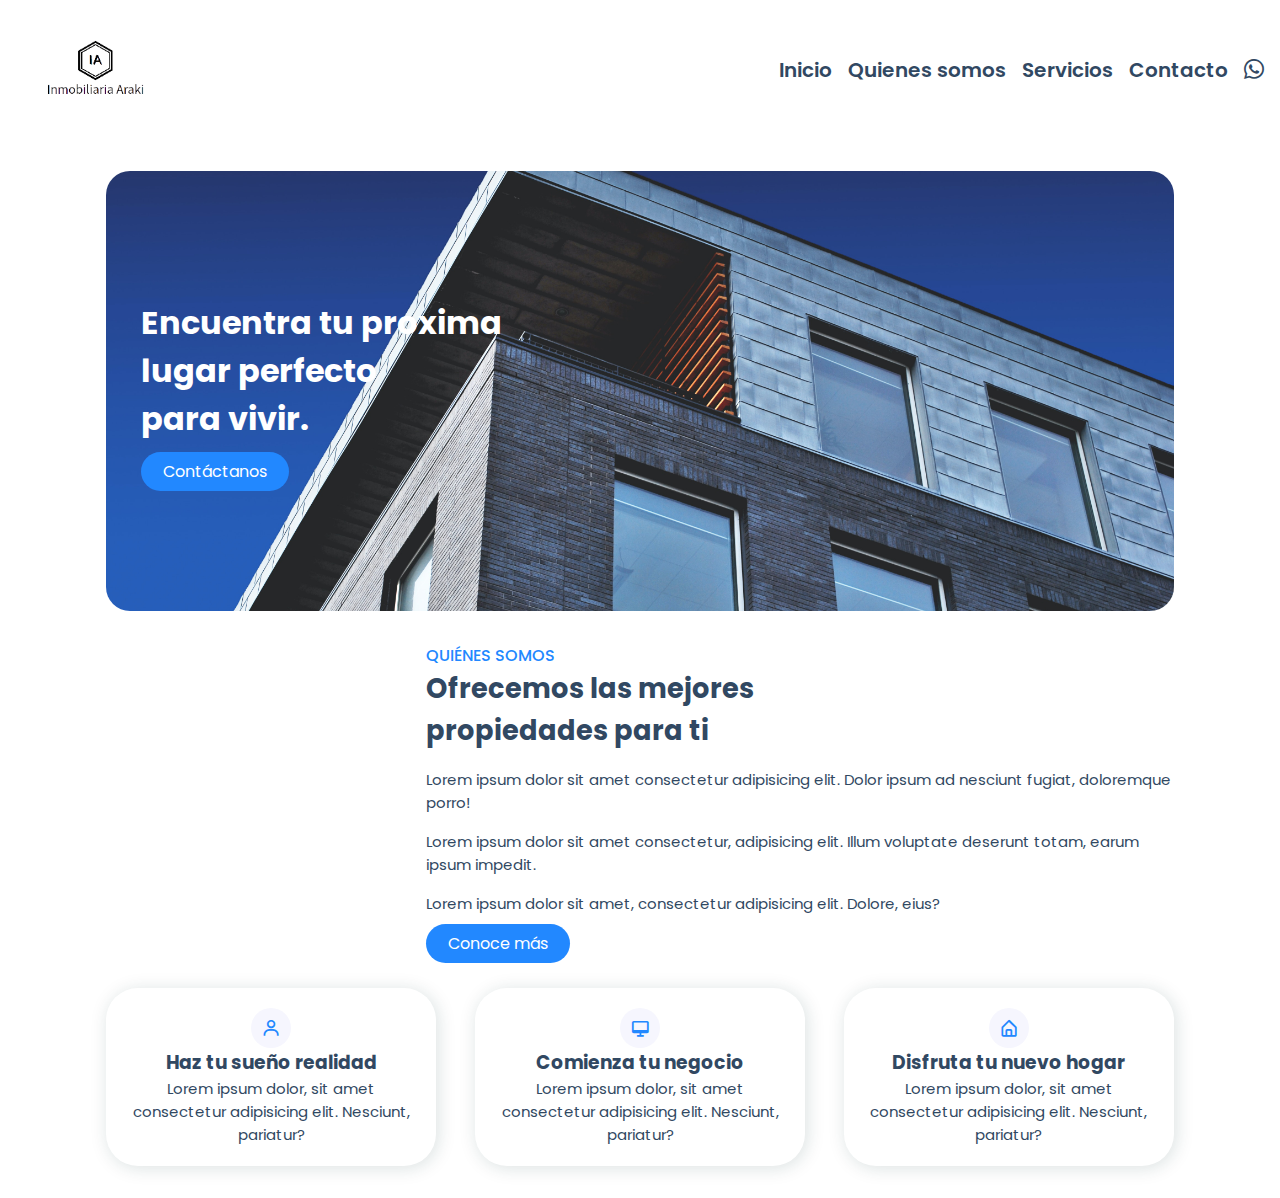
==== index.html @ 5c04fca8 "cambios inmobiliaria" ====
<!DOCTYPE html>
<html lang="en">
<head>
    <meta charset="UTF-8">
    <meta name="viewport" content="width=device-width, initial-scale=1.0">
    <title>Inmobiliaria Araki</title>
    <link rel="stylesheet" href="https://cdn.jsdelivr.net/npm/bootstrap-icons@1.10.5/font/bootstrap-icons.css">
    <link rel="stylesheet"
    href="https://cdn.jsdelivr.net/npm/boxicons@latest/css/boxicons.min.css">
     <link rel="stylesheet" href="css/styles.css">
    <link rel="stylesheet" href="css/main.css">
   

    
</head>
<body>
    <header>
        <img src="img/Logo_Araki_No_BG.png" alt="" class="logo">
        <button class="abrir-menu" id="abrir"><i class="bi bi-list">   
        </i></button>
        <nav class="nav" id="nav">
            <button class="cerrar-menu" id="cerrar"><i class="bi bi-x"></i></button>
            <ul class="nav-list">
                <li><a href="">Inicio</a></li>
                <li><a href="">Quienes somos</a></li>
                <li><a href="">Servicios</a></li>
                <li><a href="">Contacto</a></li>
                <li><a href=""><i class="bi bi-whatsapp"></i></a></li>
            </ul>
        </nav>
    </header>

    <!-- Home section -->
    <section class="home container" id="home">
        <div class="home-text">
            <h1>Encuentra tu proxima <br> lugar perfecto <br> para vivir.</h1>
            <a href="#" class="btn">Contáctanos </a>
        </div>
    </section>

    <!-- About -->

    <section class="about container" id="about">
        <div class="about-img">
            <img src="./img/P2.jpg" alt="">
        </div>
        <div class="about-text">
            <span>Quiénes somos</span>
            <h2>Ofrecemos las mejores <br> propiedades para ti</h2>
            <p>Lorem ipsum dolor sit amet consectetur adipisicing elit. Dolor ipsum ad nesciunt fugiat, doloremque porro!</p>
            <p>Lorem ipsum dolor sit amet consectetur, adipisicing elit. Illum voluptate deserunt totam, earum ipsum impedit.</p>
            <p>Lorem ipsum dolor sit amet, consectetur adipisicing elit. Dolore, eius?</p>
            <a href="#" class="btn">Conoce más</a>
        </div>
    </section>

    <!-- Ventas -->

    <section class="sales container" id="sales">
        <!-- Box 1 -->
        <div class="box">
            <i class='bx bx-user'></i> 
            <h3>Haz tu sueño realidad</h3>
            <p>Lorem ipsum dolor, sit amet consectetur adipisicing elit. Nesciunt, pariatur?</p>
        </div>

        <!-- Box 2 -->
        <div class="box">
            <i class='bx bx-desktop'></i> 
            <h3>Comienza tu negocio</i></h3>
            <p>Lorem ipsum dolor, sit amet consectetur adipisicing elit. Nesciunt, pariatur?</p>
        </div>

        <!-- Box 3 -->
        <div class="box">
            <i class='bx bx-home-alt'></i> 
            <h3>Disfruta tu nuevo hogar</h3>
            <p>Lorem ipsum dolor, sit amet consectetur adipisicing elit. Nesciunt, pariatur?</p>
        </div>
    </section>


    <script src="js/main.js">

    
    </script>
</body>
</html>
---- css/styles.css ----
/* Google Fonts */
@import url('https://fonts.googleapis.com/css2?family=Poppins:wght@400;500;600;700&display=swap');

*{
    font-family: 'Poppins', sans-serif;
    margin: 0;
    padding: 0;
    box-sizing: border-box;
    scroll-behavior: smooth;
    scroll-padding-top: 4rem;
    list-style: none;
    text-decoration: none;

}

/* Variables */

:root{
    --main-color: #2288ff ;
    --second-color: #192f6a;
    --text-color: #314862;
    --bg-color: #fff;

    /* Box shadow */

    --box-shadow:2px 2px 18px rgb(14 52 54 / 15%) ;
}

img{
    width: 100%;

}

body{
    color: var(--text-color);
}

section{
    padding: 4.5rem 0 3 rem;
}

.container{
    max-width: 1068px;
    margin-top: 2rem;
    margin-bottom: 2rem;
    margin-left: auto;
    margin-right: auto;
    
}

.btn{
   padding: 8px 22px;
background: var(--main-color);
color: var(--bg-color);
border-radius: 5rem;
}

.btn:hover{
   background: #3492fd;     
}

/* Home */

.home{
    
    background: url(../img/P1.jpg);
    background-repeat: no-repeat;
    background-size: cover;
    background-position: center;
    height: 440px;
    border-radius: 1.5rem;
    display: flex;
    align-items: center;
}

.home-text{
    padding-left: 35px;
}

.home-text h1{
    color: var(--bg-color);
    font-size: 2rem;
    margin-bottom: 1rem;
}

.about{
    display: grid;
    grid-template-columns: repeat(auto-fit, minmax(18rem,auto));
    gap: 2rem;
}

.about-img img{
    border-radius: 1.5rem ;
}

.about-text span{
    font-size: 1rem;
    text-transform: uppercase;
    font-weight: 500;
    color: var(--main-color);

}

.about-text h2{
    font-size: 1.7rem;
}

.about-text p {
    font-size: 0.938rem;
    margin: 1rem 0 1rem;
}

.sales{
    display: grid;
    grid-template-columns: repeat(auto-fit, minmax(240px,auto));
    gap: 2.4rem;
}

.sales .box{
    padding: 20px;
    background: var(--bg-color);
    box-shadow: var(--box-shadow);
    text-align: center;
    border-radius: 2rem; 
}

.sales .box:hover{
    background: var(--main-color);
    color: var(--bg-color);
    transition: 0.4s all linear;
}

.sales .box .bx{
    padding: 10px;
    border-radius: 50%;
    background: #f6f6fe;
    color: var(--main-color);
    font-size: 20px ;
}

.sale .box h3{
    font-size: 1.1rem;
    margin: 1rem 0 0.4rem;
}

.sales .box p{
      font-size: .938rem;
}
---- css/main.css ----
/* Google Fonts */
@import url('https://fonts.googleapis.com/css2?family=Poppins:wght@400;500;600;700&display=swap');

 header{
    display: flex;
    width: 100%;
    align-items: center;
    justify-content: space-between;
    padding: 1rem;
    background-color:  #fff ;
}

.logo{
    max-width: 10rem;
}

.nav-list{
    display: flex;
    list-style-type: none;
    gap: 1rem;
    
}

.nav-list li a{
    text-decoration: none;
    color: #314862 ;
    font-family: 'Poppins', sans-serif;
    font-weight: 600;
    font-size: 1.25rem;

    
}

.abrir-menu,
.cerrar-menu{
    display: none;
}


@media screen and (max-width: 550px ) {
    .abrir-menu,
    .cerrar-menu{
        display: block;
        border: 0;
        font-size: 1.5rem;
        background-color: transparent;
        cursor: pointer;
    }

    .abrir-menu{
        color: #1c1c1c;
        display: flex;
        flex-direction: column;
        width: 3rem;
        height: 3rem;
        border: 0;
        background: transparent;
        gap: .65rem;
    }


    .cerrar-menu{
        color: #ececec;
    }

    .nav{
        opacity: 0;
        visibility: hidden;
        transition: .75s;
        display: flex;
        flex-direction: column;
        align-items: end;
        gap: 1rem;
        position: absolute;
        top: 0;
        right: 0;
        background-color: #1c1c1c;
        padding: 2rem;
        bottom: 0;
        box-shadow: 0 0 0 100vmax rgb(0, 0, 0, .5);
    }

    .nav.visible{
        opacity: 1;
        visibility: visible;
    }

    .nav-list{
        flex-direction: column;
        align-items: end;

    }

    .nav li a{
        
        color: #ececec;
    }


}
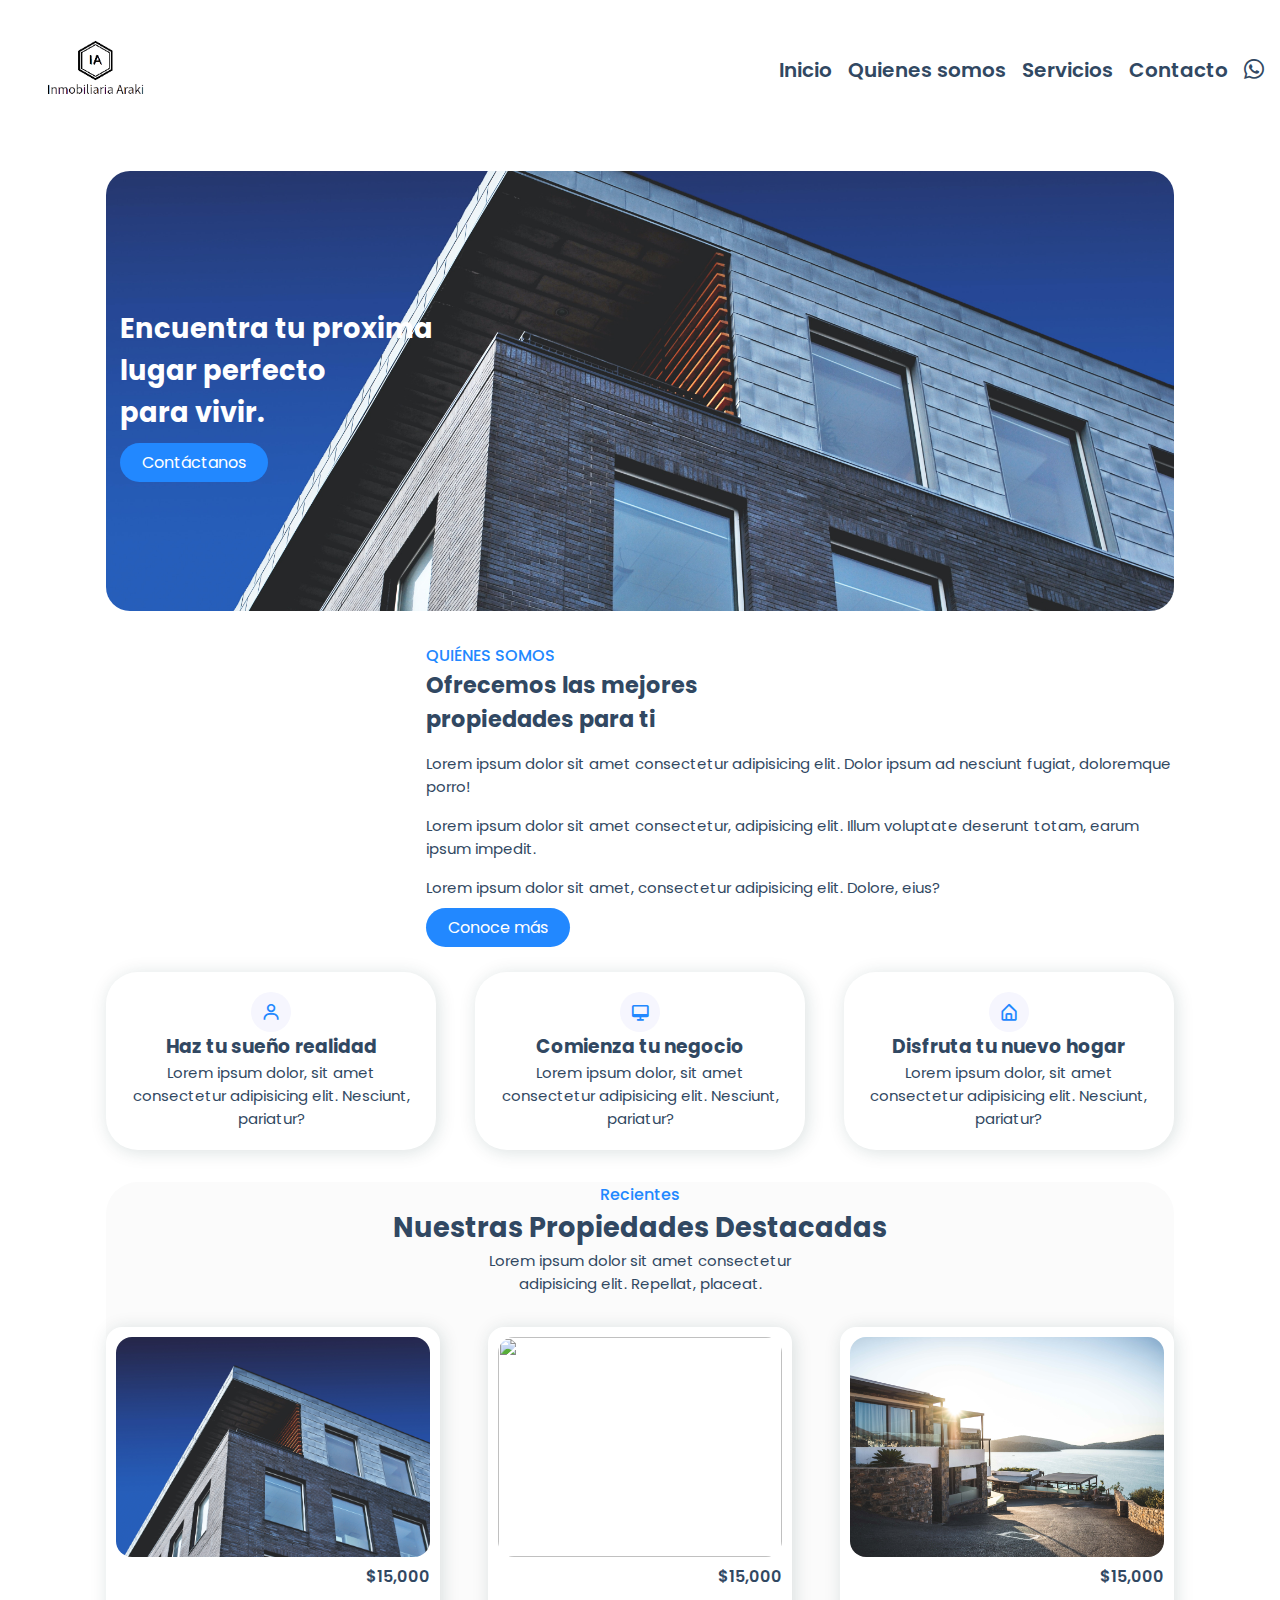
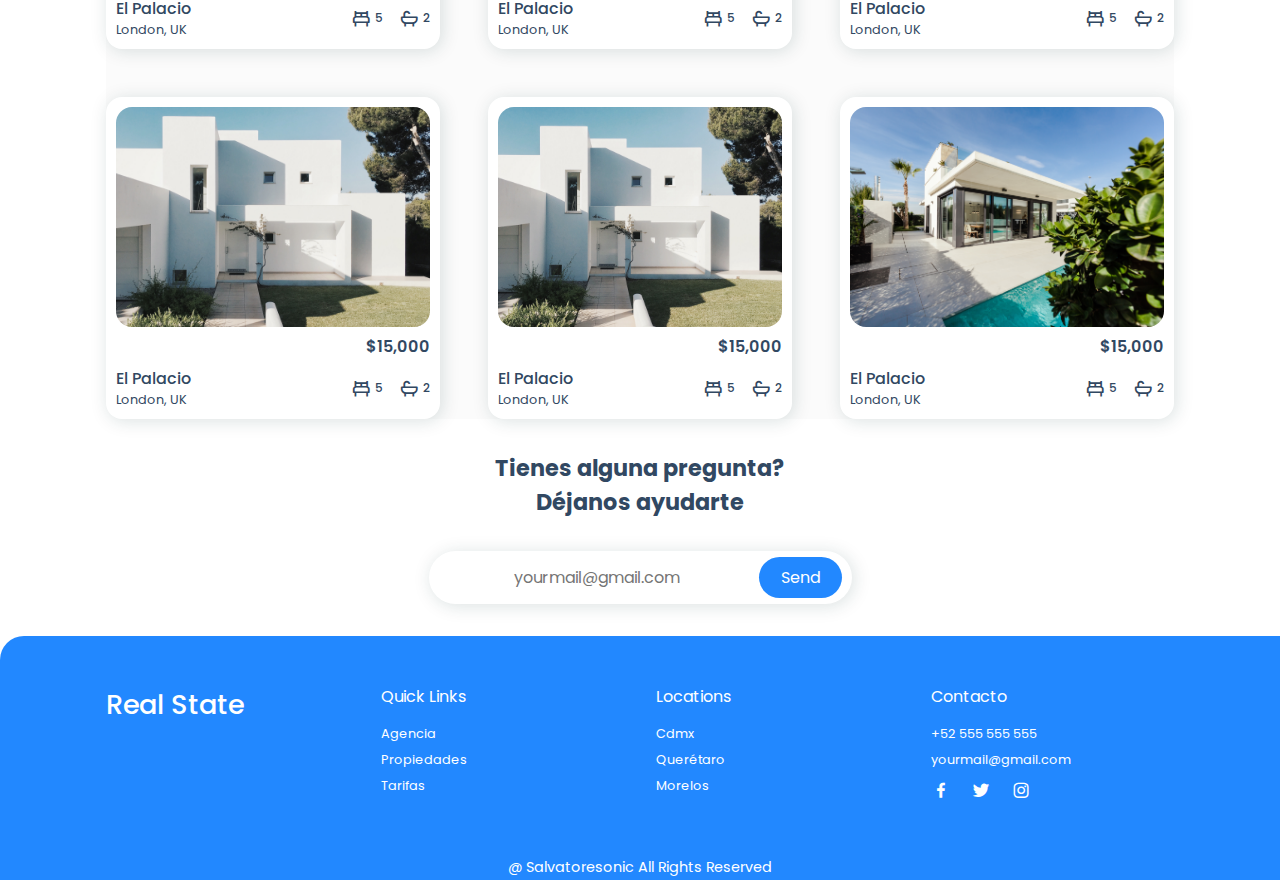
==== commit e98279fd: "responsive" ====
--- a/index.html
+++ b/index.html
@@ -1,23 +1,24 @@
 <!DOCTYPE html>
 <html lang="en">
+
 <head>
     <meta charset="UTF-8">
     <meta name="viewport" content="width=device-width, initial-scale=1.0">
     <title>Inmobiliaria Araki</title>
     <link rel="stylesheet" href="https://cdn.jsdelivr.net/npm/bootstrap-icons@1.10.5/font/bootstrap-icons.css">
-    <link rel="stylesheet"
-    href="https://cdn.jsdelivr.net/npm/boxicons@latest/css/boxicons.min.css">
-     <link rel="stylesheet" href="css/styles.css">
+    <link rel="stylesheet" href="https://cdn.jsdelivr.net/npm/boxicons@latest/css/boxicons.min.css">
+    <link rel="stylesheet" href="css/styles.css">
     <link rel="stylesheet" href="css/main.css">
-   
-
-    
+
+
+
 </head>
+
 <body>
     <header>
         <img src="img/Logo_Araki_No_BG.png" alt="" class="logo">
-        <button class="abrir-menu" id="abrir"><i class="bi bi-list">   
-        </i></button>
+        <button class="abrir-menu" id="abrir"><i class="bi bi-list">
+            </i></button>
         <nav class="nav" id="nav">
             <button class="cerrar-menu" id="cerrar"><i class="bi bi-x"></i></button>
             <ul class="nav-list">
@@ -47,8 +48,10 @@
         <div class="about-text">
             <span>Quiénes somos</span>
             <h2>Ofrecemos las mejores <br> propiedades para ti</h2>
-            <p>Lorem ipsum dolor sit amet consectetur adipisicing elit. Dolor ipsum ad nesciunt fugiat, doloremque porro!</p>
-            <p>Lorem ipsum dolor sit amet consectetur, adipisicing elit. Illum voluptate deserunt totam, earum ipsum impedit.</p>
+            <p>Lorem ipsum dolor sit amet consectetur adipisicing elit. Dolor ipsum ad nesciunt fugiat, doloremque
+                porro!</p>
+            <p>Lorem ipsum dolor sit amet consectetur, adipisicing elit. Illum voluptate deserunt totam, earum ipsum
+                impedit.</p>
             <p>Lorem ipsum dolor sit amet, consectetur adipisicing elit. Dolore, eius?</p>
             <a href="#" class="btn">Conoce más</a>
         </div>
@@ -59,30 +62,186 @@
     <section class="sales container" id="sales">
         <!-- Box 1 -->
         <div class="box">
-            <i class='bx bx-user'></i> 
+            <i class='bx bx-user'></i>
             <h3>Haz tu sueño realidad</h3>
             <p>Lorem ipsum dolor, sit amet consectetur adipisicing elit. Nesciunt, pariatur?</p>
         </div>
 
         <!-- Box 2 -->
         <div class="box">
-            <i class='bx bx-desktop'></i> 
+            <i class='bx bx-desktop'></i>
             <h3>Comienza tu negocio</i></h3>
             <p>Lorem ipsum dolor, sit amet consectetur adipisicing elit. Nesciunt, pariatur?</p>
         </div>
 
         <!-- Box 3 -->
         <div class="box">
-            <i class='bx bx-home-alt'></i> 
+            <i class='bx bx-home-alt'></i>
             <h3>Disfruta tu nuevo hogar</h3>
             <p>Lorem ipsum dolor, sit amet consectetur adipisicing elit. Nesciunt, pariatur?</p>
         </div>
-    </section>
+
+    </section>
+
+    <!-- Propiedades -->
+
+    <section class="properties container" id="properties">
+        <div class="heading">
+            <span>Recientes</span>
+            <h2>Nuestras Propiedades Destacadas</h2>
+            <p>Lorem ipsum dolor sit amet consectetur <br> adipisicing elit. Repellat, placeat.</p>
+        </div>
+
+        <div class="properties-container container">
+            <!-- Box 1 -->
+            <div class="box">
+                <img src="./img/P1.jpg" alt="">
+                <h3>$15,000</h3>
+                <div class="content">
+                    <div class="text">
+                        <h3>El Palacio</h3>
+                        <p>London, UK</p>
+                    </div>
+                    <div class="icon">
+                        <i class='bx bx-bed'><span>5</span></i>
+                        <i class='bx bx-bath'><span>2</span></i>
+                    </div>
+                </div>
+            </div>
+
+            <!-- Box 2 -->
+            <div class="box">
+                <img src="./img/P2.jpg" alt="">
+                <h3>$15,000</h3>
+                <div class="content">
+                    <div class="text">
+                        <h3>El Palacio</h3>
+                        <p>London, UK</p>
+                    </div>
+                    <div class="icon">
+                        <i class='bx bx-bed'><span>5</span></i>
+                        <i class='bx bx-bath'><span>2</span></i>
+                    </div>
+                </div>
+            </div>
+
+            <!-- Box 3 -->
+            <div class="box">
+                <img src="./img/P3.jpg" alt="">
+                <h3>$15,000</h3>
+                <div class="content">
+                    <div class="text">
+                        <h3>El Palacio</h3>
+                        <p>London, UK</p>
+                    </div>
+                    <div class="icon">
+                        <i class='bx bx-bed'><span>5</span></i>
+                        <i class='bx bx-bath'><span>2</span></i>
+                    </div>
+                </div>
+            </div>
+
+            <!-- Box 4 -->
+            <div class="box">
+                <img src="./img/P4.jpg" alt="">
+                <h3>$15,000</h3>
+                <div class="content">
+                    <div class="text">
+                        <h3>El Palacio</h3>
+                        <p>London, UK</p>
+                    </div>
+                    <div class="icon">
+                        <i class='bx bx-bed'><span>5</span></i>
+                        <i class='bx bx-bath'><span>2</span></i>
+                    </div>
+                </div>
+            </div>
+
+            <!-- Box 5 -->
+            <div class="box">
+                <img src="./img/P5.jpg" alt="">
+                <h3>$15,000</h3>
+                <div class="content">
+                    <div class="text">
+                        <h3>El Palacio</h3>
+                        <p>London, UK</p>
+                    </div>
+                    <div class="icon">
+                        <i class='bx bx-bed'><span>5</span></i>
+                        <i class='bx bx-bath'><span>2</span></i>
+                    </div>
+                </div>
+            </div>
+
+            <!-- Box 6 -->
+            <div class="box">
+                <img src="./img/P6.jpg" alt="">
+                <h3>$15,000</h3>
+                <div class="content">
+                    <div class="text">
+                        <h3>El Palacio</h3>
+                        <p>London, UK</p>
+                    </div>
+                    <div class="icon">
+                        <i class='bx bx-bed'><span>5</span></i>
+                        <i class='bx bx-bath'><span>2</span></i>
+                    </div>
+                </div>
+            </div>
+        </div>
+
+    </section>
+
+    <!-- Newsletter -->
+    <section class="newsletter container">
+        <h2>Tienes alguna pregunta? <br> Déjanos ayudarte </h2>
+        <form action="">
+            <input type="email" name="" id="email-box" placeholder="yourmail@gmail.com" required>
+            <input type="submit" value="Send" class="btn ">
+        </form>
+    </section>
+
+    <!-- Footer -->
+    <section class="footer">
+        <div class="footer-container container">
+            <h2>Real State</h2>
+            <div class="footer-box">
+                <h3>Quick Links</h3>
+                <a href="#">Agencia</a>
+                <a href="#">Propiedades</a>
+                <a href="#">Tarifas</a>
+            </div>
+            <div class="footer-box">
+                <h3>Locations</h3>
+                <a href="#">Cdmx</a>
+                <a href="#">Querétaro</a>
+                <a href="#">Morelos</a>
+            </div>
+            <div class="footer-box">
+                <h3>Contacto</h3>
+                <a href="#">+52 555 555 555</a>
+                <a href="#">yourmail@gmail.com</a>
+                <div class="social">
+                    <a href=""><i class='bx bxl-facebook'></i></a>
+                    <a href=""><i class='bx bxl-twitter'></i></a>
+                    <a href=""><i class='bx bxl-instagram'></i></a>
+                </div>
+            </div>
+
+        </div>
+    </section>
+
+    <!-- Copyright -->
+    <div class="copyright">
+        <p>@ Salvatoresonic All Rights Reserved</p>
+    </div>
+
 
 
     <script src="js/main.js">
 
-    
+
     </script>
 </body>
+
 </html>--- a/css/styles.css
+++ b/css/styles.css
@@ -1,149 +1,396 @@
 /* Google Fonts */
-@import url('https://fonts.googleapis.com/css2?family=Poppins:wght@400;500;600;700&display=swap');
-
-*{
-    font-family: 'Poppins', sans-serif;
-    margin: 0;
+@import url("https://fonts.googleapis.com/css2?family=Poppins:wght@400;500;600;700&display=swap");
+
+* {
+  font-family: "Poppins", sans-serif;
+  margin: 0;
+  padding: 0;
+  box-sizing: border-box;
+  scroll-behavior: smooth;
+  scroll-padding-top: 4rem;
+  list-style: none;
+  text-decoration: none;
+}
+
+/* Variables */
+
+:root {
+  --main-color: #2288ff;
+  --second-color: #192f6a;
+  --text-color: #314862;
+  --bg-color: #fff;
+
+  /* Box shadow */
+
+  --box-shadow: 2px 2px 18px rgb(14 52 54 / 15%);
+}
+
+img {
+  width: 100%;
+}
+
+body {
+  color: var(--text-color);
+}
+
+section {
+  padding: 4.5rem 0 3 rem;
+}
+
+.container {
+  max-width: 1068px;
+  margin-top: 2rem;
+  margin-bottom: 2rem;
+  margin-left: auto;
+  margin-right: auto;
+}
+
+.btn {
+  padding: 8px 22px;
+  background: var(--main-color);
+  color: var(--bg-color);
+  border-radius: 5rem;
+}
+
+.btn:hover {
+  background: #3492fd;
+}
+
+/* Home */
+
+.home {
+  margin-top: 2rem;
+  background: url(../img/P1.jpg);
+  background-repeat: no-repeat;
+  background-size: cover;
+  background-position: center;
+  height: 440px;
+  border-radius: 1.5rem;
+  display: flex;
+  align-items: center;
+}
+
+.home-text {
+  padding-left: 35px;
+}
+
+.home-text h1 {
+  color: var(--bg-color);
+  font-size: 2rem;
+  margin-bottom: 1rem;
+}
+
+.about {
+  display: grid;
+  grid-template-columns: repeat(auto-fit, minmax(18rem, auto));
+  gap: 2rem;
+}
+
+.about-img img {
+  border-radius: 1.5rem;
+}
+
+.about-text span {
+  font-size: 1rem;
+  text-transform: uppercase;
+  font-weight: 500;
+  color: var(--main-color);
+}
+
+.about-text h2 {
+  font-size: 1.7rem;
+}
+
+.about-text p {
+  font-size: 0.938rem;
+  margin: 1rem 0 1rem;
+}
+
+.sales {
+  display: grid;
+  grid-template-columns: repeat(auto-fit, minmax(240px, auto));
+  gap: 2.4rem;
+}
+
+.sales .box {
+  padding: 20px;
+  background: var(--bg-color);
+  box-shadow: var(--box-shadow);
+  text-align: center;
+  border-radius: 2rem;
+}
+
+.sales .box:hover {
+  background: var(--main-color);
+  color: var(--bg-color);
+  transition: 0.4s all linear;
+}
+
+.sales .box .bx {
+  padding: 10px;
+  border-radius: 50%;
+  background: #f6f6fe;
+  color: var(--main-color);
+  font-size: 20px;
+}
+
+.sale .box h3 {
+  font-size: 1.1rem;
+  margin: 1rem 0 0.4rem;
+}
+
+.sales .box p {
+  font-size: 0.938rem;
+}
+
+/* Properties */
+.heading {
+  text-align: center;
+  margin-bottom: 2rem;
+}
+
+.heading span {
+  font-weight: 500;
+  color: var(--main-color);
+}
+
+.heading h2 {
+  font-size: 1.7rem;
+}
+
+.heading p {
+  font-size: 0.938rem;
+}
+
+.properties {
+  background: #fbfbfb;
+  border-radius: 2rem;
+}
+
+.properties-container {
+  display: grid;
+  grid-template-columns: repeat(auto-fit, minmax(240px, auto));
+  gap: 3rem;
+  padding: 0 50px;
+}
+
+.properties-container .box {
+  background: var(--bg-color);
+  padding: 10px;
+  border-radius: 1rem;
+  box-shadow: var(--box-shadow);
+}
+
+.properties-container .box:hover {
+  transform: translateY(-10px);
+  transition: 0.5s;
+}
+
+.properties-container .box img {
+  border-radius: 1rem;
+  height: 220px;
+  object-fit: cover;
+  object-position: center;
+}
+
+.properties-container .box h3 {
+  font-size: 1rem;
+  font-weight: 600;
+  float: right;
+}
+
+.properties-container .box .content {
+  display: flex;
+  justify-content: space-between;
+  margin-top: 2rem;
+}
+
+.properties-container .box .content .text h3 {
+  font-weight: 500;
+}
+
+.properties-container .box .content .text p {
+  font-size: 0.8rem;
+}
+
+.properties-container .box .content .icon {
+  display: flex;
+  align-items: center;
+  column-gap: 1rem;
+}
+
+.properties-container .box .content .icon .bx {
+  display: flex;
+  align-items: center;
+  font-size: 20px;
+}
+
+.properties-container .box .content .icon span {
+  font-size: 12px;
+  font-weight: 500;
+  margin-left: 4px;
+}
+
+.newsletter {
+  display: flex;
+  flex-direction: column;
+  align-items: center;
+  row-gap: 2rem;
+  justify-content: center;
+  text-align: center;
+}
+
+.newsletter h2 {
+  font-size: 1.7rem;
+}
+
+.newsletter form {
+  background: var(--bg-color);
+  box-shadow: var(--box-shadow);
+  padding: 6px 10px;
+  border-radius: 5rem;
+}
+
+.newsletter form input {
+  border: none;
+  outline: none;
+  font-size: 1rem;
+  text-align: center;
+}
+
+.newsletter #email-box {
+  width: 280px;
+}
+
+.footer {
+  padding: 1rem;
+  background: var(--main-color);
+  color: var(--bg-color);
+  border-radius: 5rem 0 0 0;
+}
+
+.footer-container {
+  display: grid;
+  grid-template-columns: repeat(auto-fit, minmax(240px, auto));
+  gap: 2rem;
+}
+
+.footer-container h2 {
+  font-size: 1.7rem;
+  font-weight: 500;
+}
+
+.footer-box {
+  display: flex;
+  flex-direction: column;
+}
+
+.footer-box h3 {
+  margin-bottom: 1rem;
+  font-size: 1rem;
+  font-weight: 400;
+}
+
+.footer-box a {
+  font-size: 0.8rem;
+  color: var(--bg-color);
+  font-weight: 400;
+  margin-bottom: 0.5rem;
+}
+
+.footer-box a:hover {
+  color: var(--text-color);
+}
+
+.social a {
+  font-size: 20px;
+  margin-right: 1rem;
+}
+
+.social a:hover {
+  color: var(--second-color);
+}
+
+.copyright {
+  padding: 2px;
+  text-align: center;
+  color: var(--bg-color);
+  background: var(--main-color);
+  font-size: 0.9rem;
+}
+
+/* Responsive */
+
+@media screen and (max-width: 1080px) {
+  .container {
+    margin-left: 1rem;
+    margin-right: 1rem;
+  }
+}
+
+@media screen and (max-width: 880px) {
+  .container {
+    padding: 4rem 0 3 rem;
+  }
+
+  .properties-container {
+    grid-template-columns: repeat (auto-fit, minmax(200px, auto));
+    gap: 1rem;
+    padding: 0 10px;
+  }
+
+  .footer-container {
+    grid-template-columns: repeat (auto-fit, minmax(200px, auto));
+    gap: 1rem;
+  }
+}
+
+@media screen and (max-width: 768px) {
+  .about-text span {
+    font-size: 0.9rem;
+  }
+
+  .about-text h2,
+  .headingh2,
+  .newsletter h2 {
+    font-size: 1.4rem;
+  }
+}
+
+@media screen and (max-width: 638px) {
+  .about-text {
+    text-align: center;
+  }
+
+  .about-img {
+    order: 2;
+  }
+}
+
+@media screen and (max-width: 4422px) {
+  .home-text {
+    padding-left: 14px;
+  }
+
+  .home-text h1 {
+    font-size: 1.7rem;
+  }
+
+  .about-text h2,
+  .headingh2,
+  .newsletter h2 {
+    font-size: 1.4rem;
+  }
+
+  .properties-container {
     padding: 0;
-    box-sizing: border-box;
-    scroll-behavior: smooth;
-    scroll-padding-top: 4rem;
-    list-style: none;
-    text-decoration: none;
-
-}
-
-/* Variables */
-
-:root{
-    --main-color: #2288ff ;
-    --second-color: #192f6a;
-    --text-color: #314862;
-    --bg-color: #fff;
-
-    /* Box shadow */
-
-    --box-shadow:2px 2px 18px rgb(14 52 54 / 15%) ;
-}
-
-img{
-    width: 100%;
-
-}
-
-body{
-    color: var(--text-color);
-}
-
-section{
-    padding: 4.5rem 0 3 rem;
-}
-
-.container{
-    max-width: 1068px;
-    margin-top: 2rem;
-    margin-bottom: 2rem;
-    margin-left: auto;
-    margin-right: auto;
-    
-}
-
-.btn{
-   padding: 8px 22px;
-background: var(--main-color);
-color: var(--bg-color);
-border-radius: 5rem;
-}
-
-.btn:hover{
-   background: #3492fd;     
-}
-
-/* Home */
-
-.home{
-    
-    background: url(../img/P1.jpg);
-    background-repeat: no-repeat;
-    background-size: cover;
-    background-position: center;
-    height: 440px;
-    border-radius: 1.5rem;
-    display: flex;
-    align-items: center;
-}
-
-.home-text{
-    padding-left: 35px;
-}
-
-.home-text h1{
-    color: var(--bg-color);
-    font-size: 2rem;
-    margin-bottom: 1rem;
-}
-
-.about{
-    display: grid;
-    grid-template-columns: repeat(auto-fit, minmax(18rem,auto));
-    gap: 2rem;
-}
-
-.about-img img{
-    border-radius: 1.5rem ;
-}
-
-.about-text span{
-    font-size: 1rem;
-    text-transform: uppercase;
-    font-weight: 500;
-    color: var(--main-color);
-
-}
-
-.about-text h2{
-    font-size: 1.7rem;
-}
-
-.about-text p {
-    font-size: 0.938rem;
-    margin: 1rem 0 1rem;
-}
-
-.sales{
-    display: grid;
-    grid-template-columns: repeat(auto-fit, minmax(240px,auto));
-    gap: 2.4rem;
-}
-
-.sales .box{
-    padding: 20px;
-    background: var(--bg-color);
-    box-shadow: var(--box-shadow);
-    text-align: center;
-    border-radius: 2rem; 
-}
-
-.sales .box:hover{
-    background: var(--main-color);
-    color: var(--bg-color);
-    transition: 0.4s all linear;
-}
-
-.sales .box .bx{
-    padding: 10px;
-    border-radius: 50%;
-    background: #f6f6fe;
-    color: var(--main-color);
-    font-size: 20px ;
-}
-
-.sale .box h3{
-    font-size: 1.1rem;
-    margin: 1rem 0 0.4rem;
-}
-
-.sales .box p{
-      font-size: .938rem;
-}
-
+  }
+
+  .newsletter #email-box {
+    width: auto;
+  }
+
+  .footer {
+    border-radius: 1.5rem 0 0;
+  }
+}
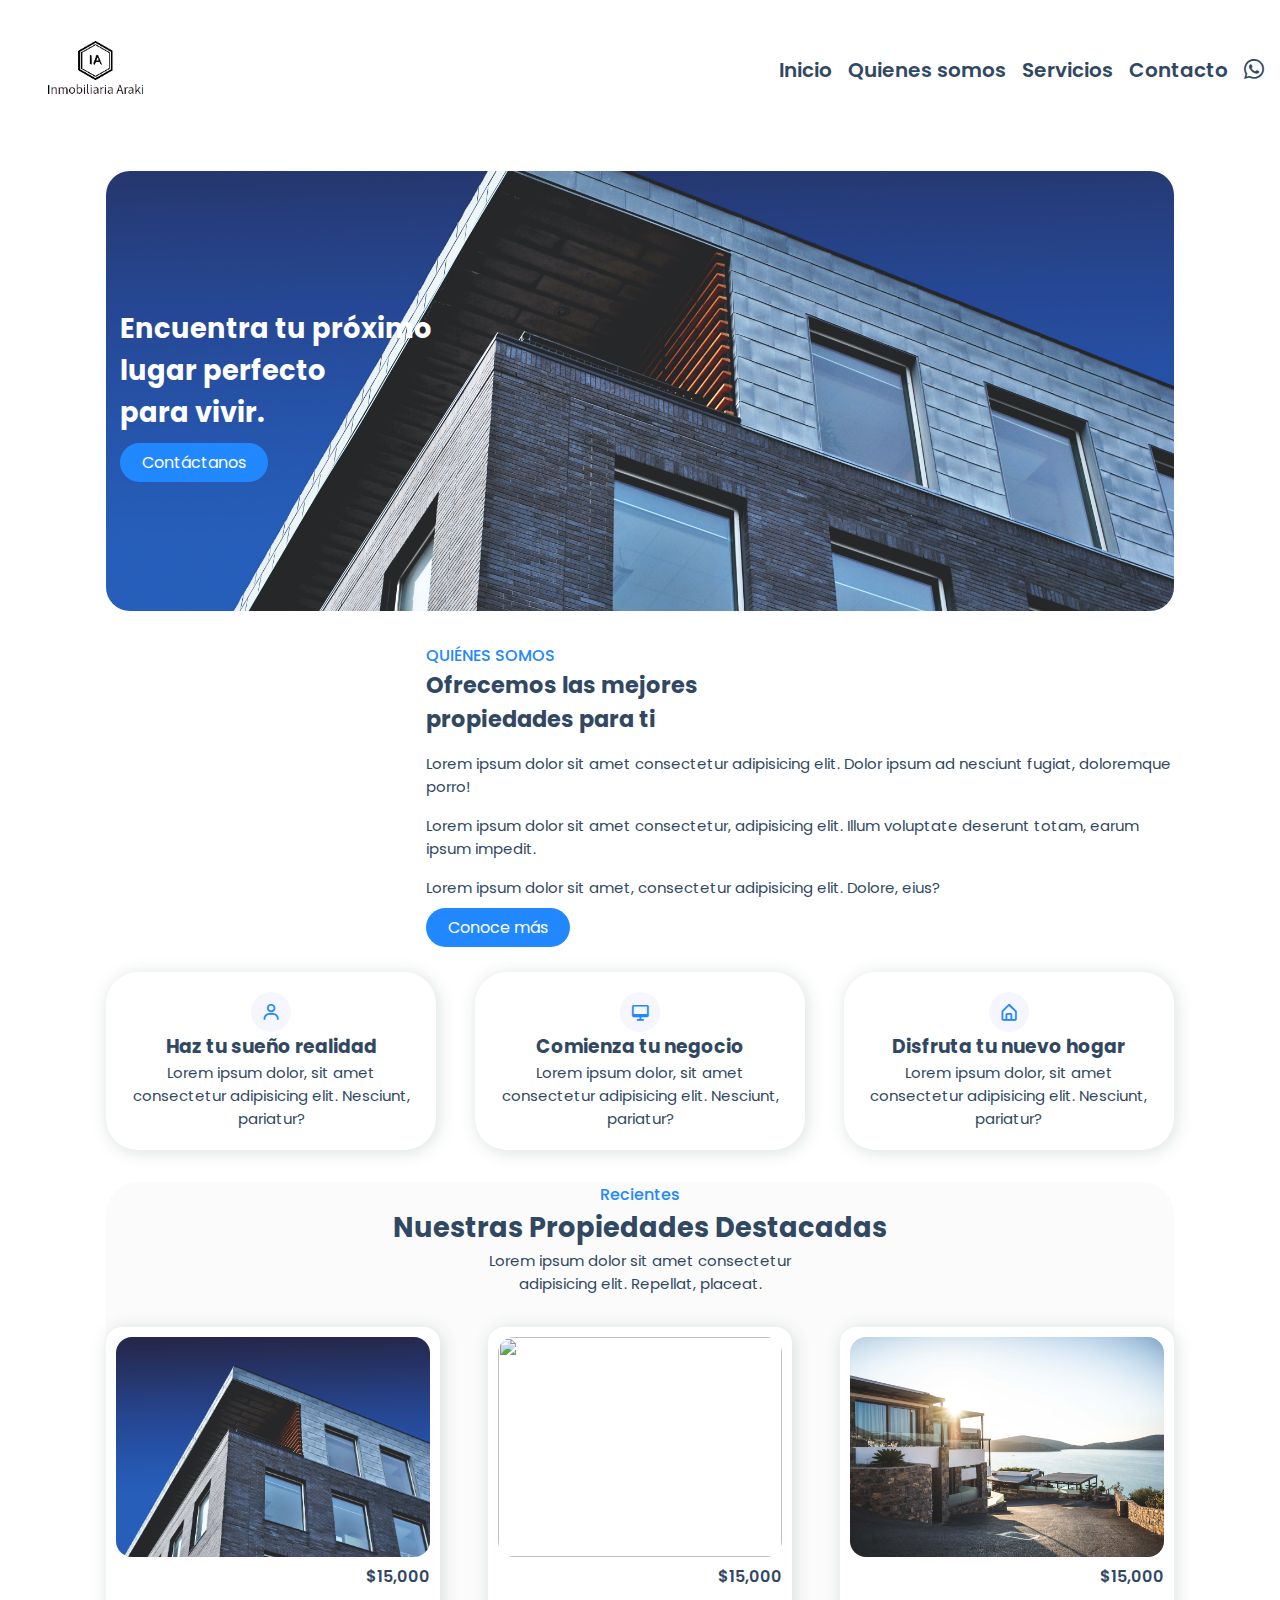
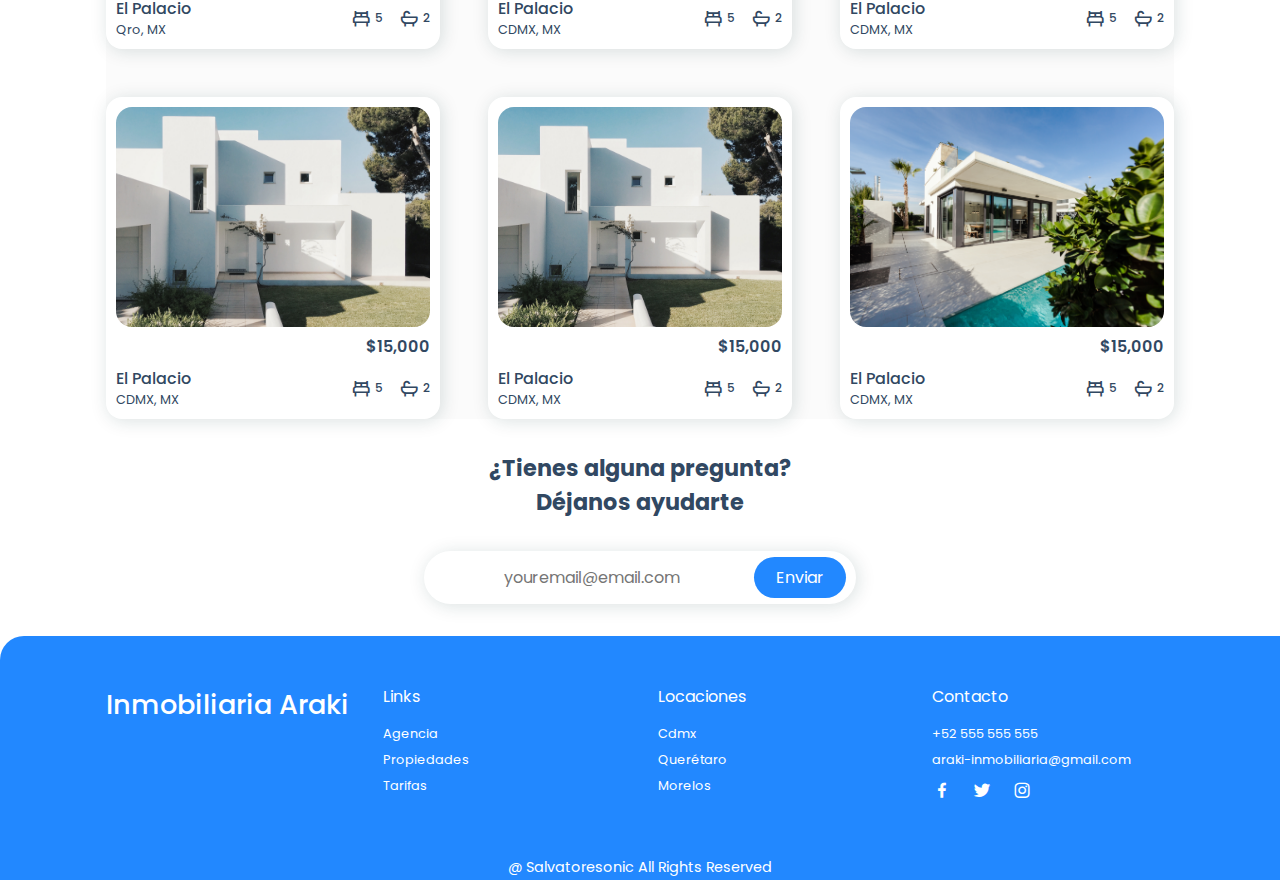
==== commit e6902990: "ddescipciones" ====
--- a/index.html
+++ b/index.html
@@ -34,7 +34,7 @@
     <!-- Home section -->
     <section class="home container" id="home">
         <div class="home-text">
-            <h1>Encuentra tu proxima <br> lugar perfecto <br> para vivir.</h1>
+            <h1>Encuentra tu próximo <br> lugar perfecto <br> para vivir.</h1>
             <a href="#" class="btn">Contáctanos </a>
         </div>
     </section>
@@ -100,7 +100,7 @@
                 <div class="content">
                     <div class="text">
                         <h3>El Palacio</h3>
-                        <p>London, UK</p>
+                        <p>Qro, MX</p>
                     </div>
                     <div class="icon">
                         <i class='bx bx-bed'><span>5</span></i>
@@ -116,7 +116,7 @@
                 <div class="content">
                     <div class="text">
                         <h3>El Palacio</h3>
-                        <p>London, UK</p>
+                        <p>CDMX, MX</p>
                     </div>
                     <div class="icon">
                         <i class='bx bx-bed'><span>5</span></i>
@@ -132,7 +132,7 @@
                 <div class="content">
                     <div class="text">
                         <h3>El Palacio</h3>
-                        <p>London, UK</p>
+                        <p>CDMX, MX</p>
                     </div>
                     <div class="icon">
                         <i class='bx bx-bed'><span>5</span></i>
@@ -148,7 +148,7 @@
                 <div class="content">
                     <div class="text">
                         <h3>El Palacio</h3>
-                        <p>London, UK</p>
+                        <p>CDMX, MX</p>
                     </div>
                     <div class="icon">
                         <i class='bx bx-bed'><span>5</span></i>
@@ -164,7 +164,7 @@
                 <div class="content">
                     <div class="text">
                         <h3>El Palacio</h3>
-                        <p>London, UK</p>
+                        <p>CDMX, MX</p>
                     </div>
                     <div class="icon">
                         <i class='bx bx-bed'><span>5</span></i>
@@ -180,7 +180,7 @@
                 <div class="content">
                     <div class="text">
                         <h3>El Palacio</h3>
-                        <p>London, UK</p>
+                        <p>CDMX, MX</p>
                     </div>
                     <div class="icon">
                         <i class='bx bx-bed'><span>5</span></i>
@@ -194,25 +194,25 @@
 
     <!-- Newsletter -->
     <section class="newsletter container">
-        <h2>Tienes alguna pregunta? <br> Déjanos ayudarte </h2>
+        <h2>¿Tienes alguna pregunta? <br> Déjanos ayudarte </h2>
         <form action="">
-            <input type="email" name="" id="email-box" placeholder="yourmail@gmail.com" required>
-            <input type="submit" value="Send" class="btn ">
+            <input type="email" name="" id="email-box" placeholder="youremail@email.com" required>
+            <input type="submit" value="Enviar" class="btn ">
         </form>
     </section>
 
     <!-- Footer -->
     <section class="footer">
         <div class="footer-container container">
-            <h2>Real State</h2>
+            <h2>Inmobiliaria Araki</h2>
             <div class="footer-box">
-                <h3>Quick Links</h3>
+                <h3>Links</h3>
                 <a href="#">Agencia</a>
                 <a href="#">Propiedades</a>
                 <a href="#">Tarifas</a>
             </div>
             <div class="footer-box">
-                <h3>Locations</h3>
+                <h3>Locaciones</h3>
                 <a href="#">Cdmx</a>
                 <a href="#">Querétaro</a>
                 <a href="#">Morelos</a>
@@ -220,7 +220,7 @@
             <div class="footer-box">
                 <h3>Contacto</h3>
                 <a href="#">+52 555 555 555</a>
-                <a href="#">yourmail@gmail.com</a>
+                <a href="#">araki-inmobiliaria@gmail.com</a>
                 <div class="social">
                     <a href=""><i class='bx bxl-facebook'></i></a>
                     <a href=""><i class='bx bxl-twitter'></i></a>
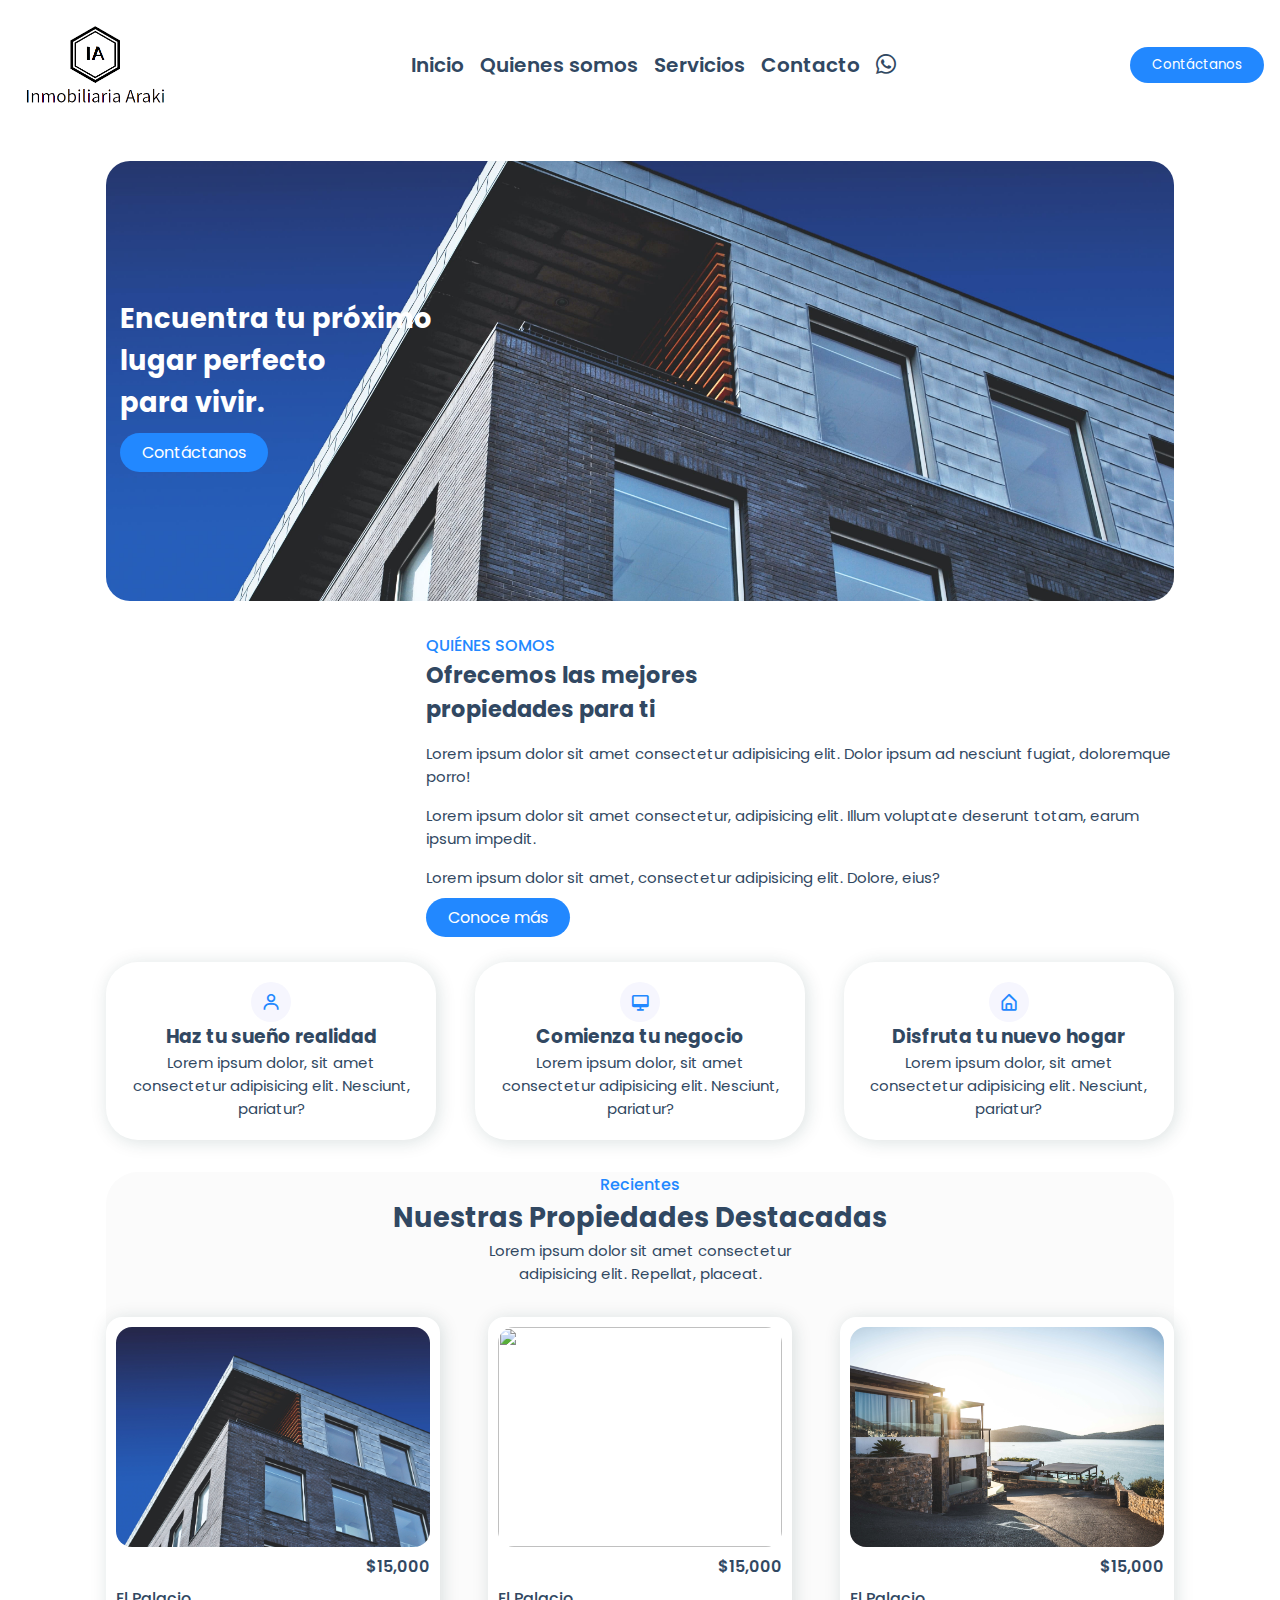
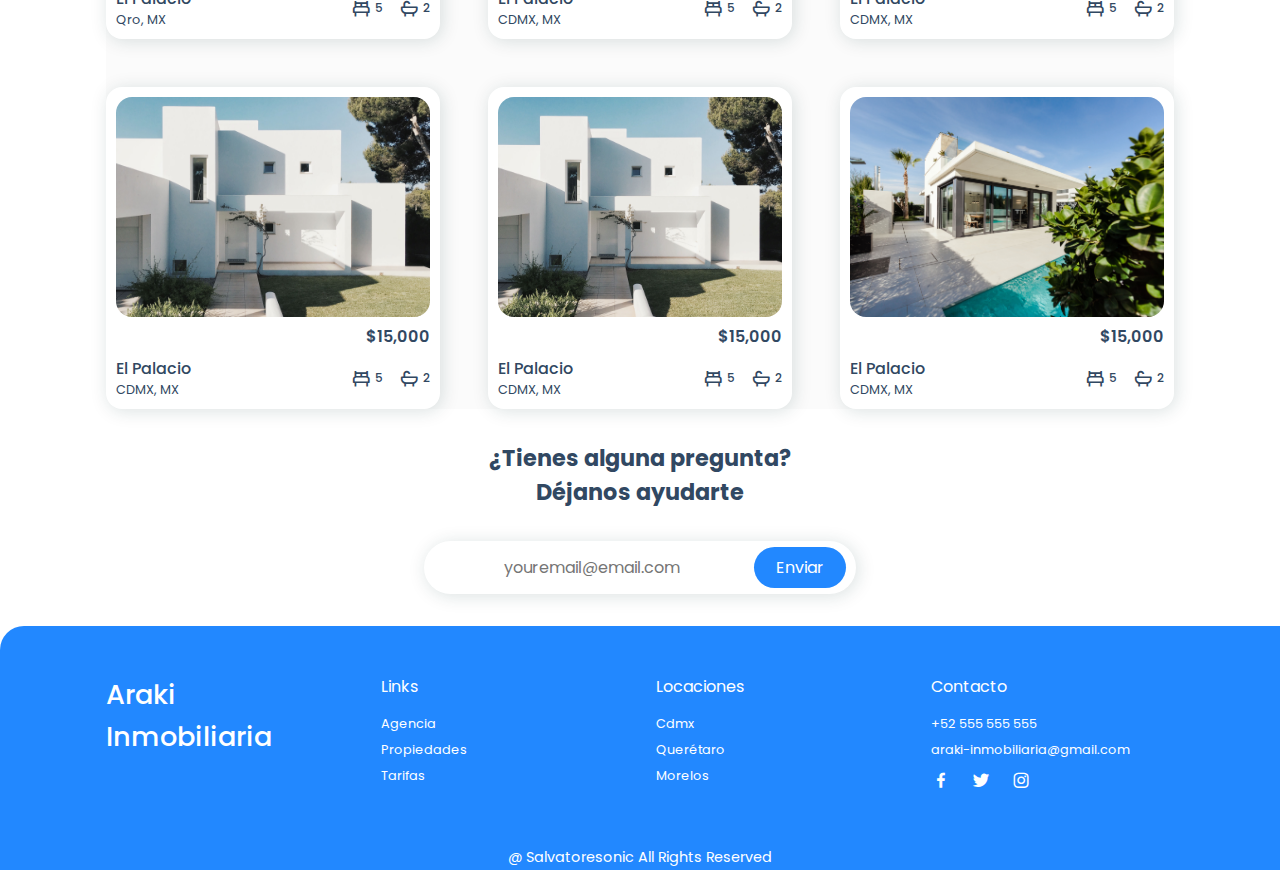
==== commit bafb33c0: "cambio boton" ====
--- a/index.html
+++ b/index.html
@@ -28,7 +28,9 @@
                 <li><a href="">Contacto</a></li>
                 <li><a href=""><i class="bi bi-whatsapp"></i></a></li>
             </ul>
+
         </nav>
+        <button class="btn">Contáctanos</button>
     </header>
 
     <!-- Home section -->
@@ -204,7 +206,7 @@
     <!-- Footer -->
     <section class="footer">
         <div class="footer-container container">
-            <h2>Inmobiliaria Araki</h2>
+            <h2>Araki <br>Inmobiliaria</h2>
             <div class="footer-box">
                 <h3>Links</h3>
                 <a href="#">Agencia</a>
--- a/css/styles.css
+++ b/css/styles.css
@@ -50,10 +50,15 @@
   background: var(--main-color);
   color: var(--bg-color);
   border-radius: 5rem;
+  border: var(--bg-color);
 }
 
 .btn:hover {
   background: #3492fd;
+}
+
+.logo {
+  border: 5px solid transparent;
 }
 
 /* Home */
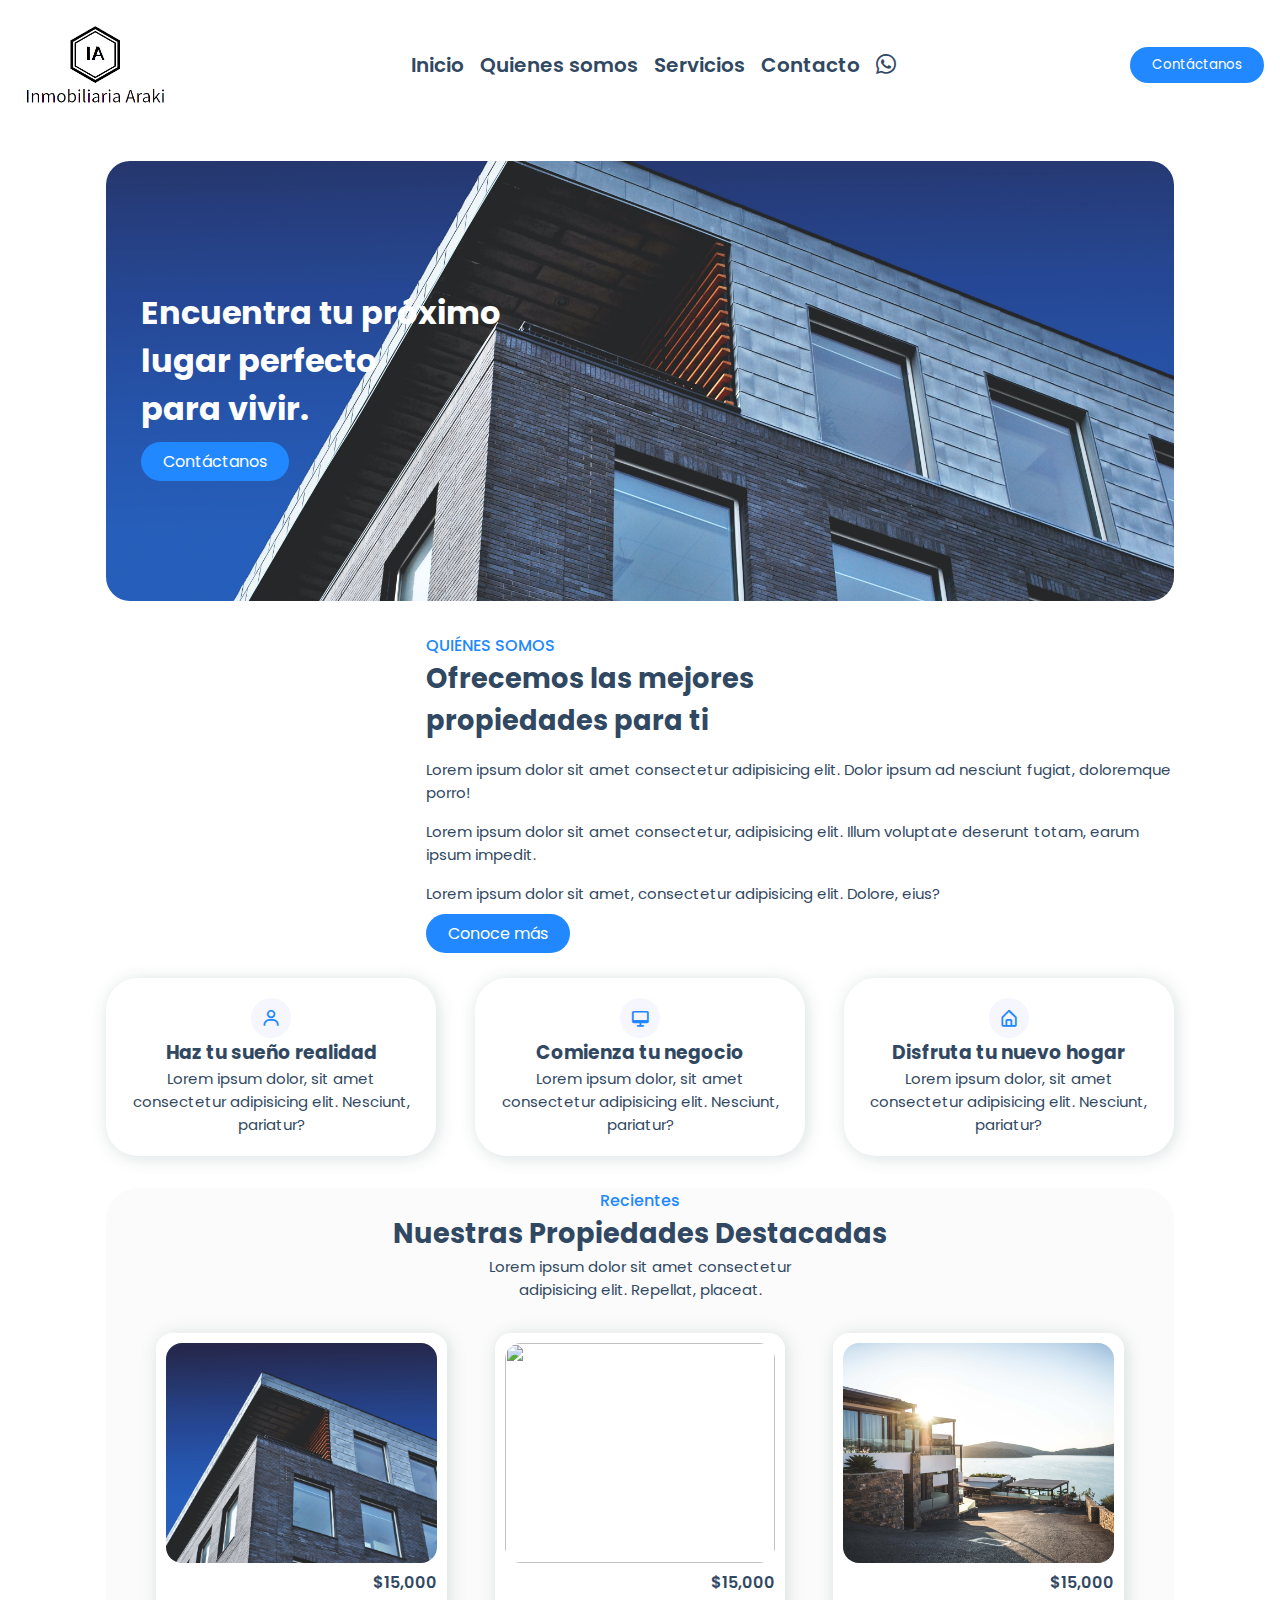
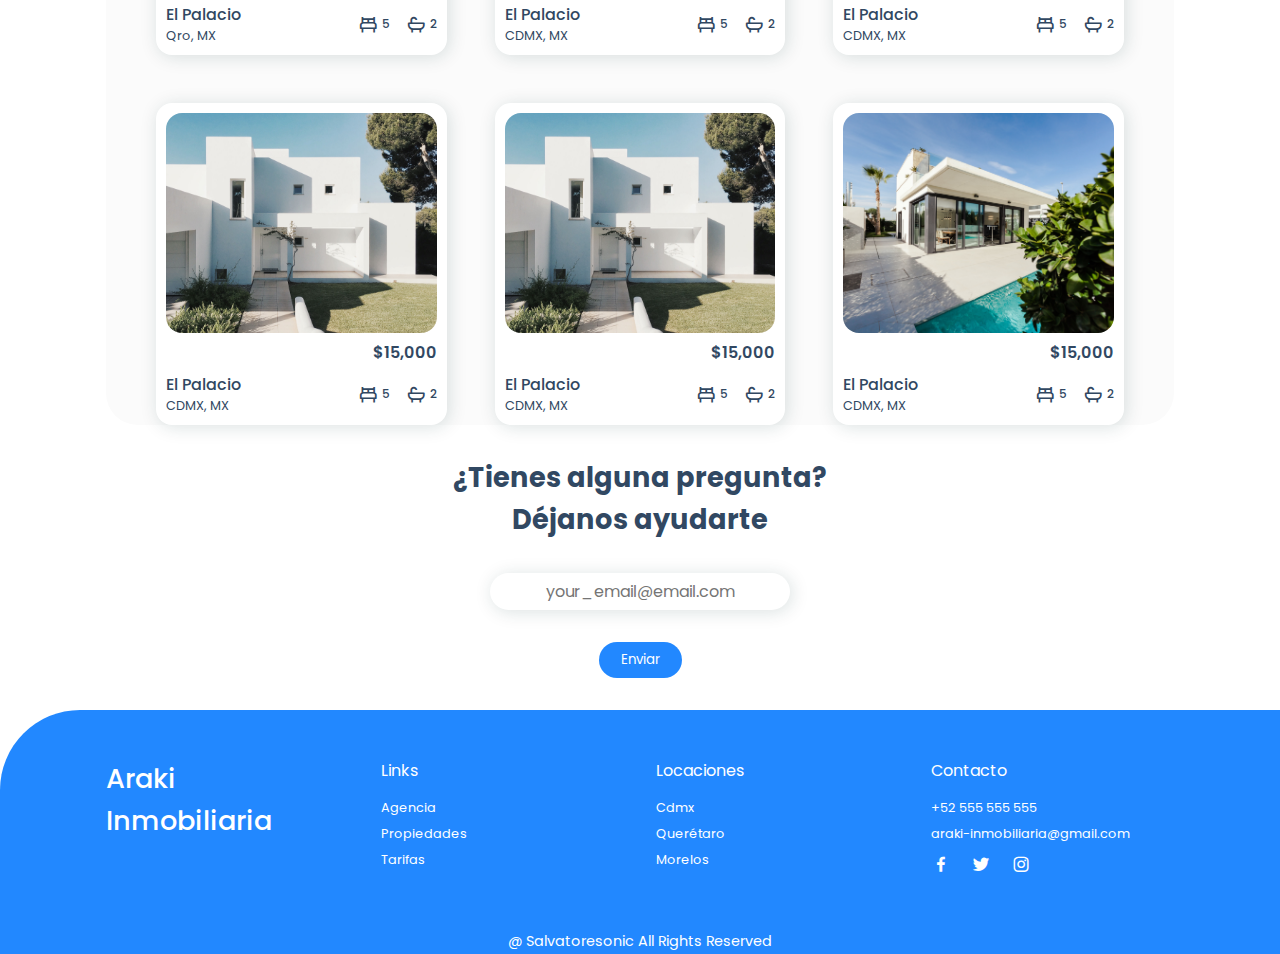
==== commit c5d17689: "cambio form" ====
--- a/index.html
+++ b/index.html
@@ -197,10 +197,10 @@
     <!-- Newsletter -->
     <section class="newsletter container">
         <h2>¿Tienes alguna pregunta? <br> Déjanos ayudarte </h2>
-        <form action="">
-            <input type="email" name="" id="email-box" placeholder="youremail@email.com" required>
-            <input type="submit" value="Enviar" class="btn ">
+        <form class="form" action="">
+            <input type="email" name="" id="email-box" placeholder="your_email@email.com" required>
         </form>
+        <input type="submit" value="Enviar" class="btn ">
     </section>
 
     <!-- Footer -->
--- a/css/styles.css
+++ b/css/styles.css
@@ -372,7 +372,7 @@
   }
 }
 
-@media screen and (max-width: 4422px) {
+@media screen and (max-width: 420px) {
   .home-text {
     padding-left: 14px;
   }
@@ -391,6 +391,11 @@
     padding: 0;
   }
 
+  .form {
+    display: flex;
+    flex-direction: column;
+  }
+
   .newsletter #email-box {
     width: auto;
   }
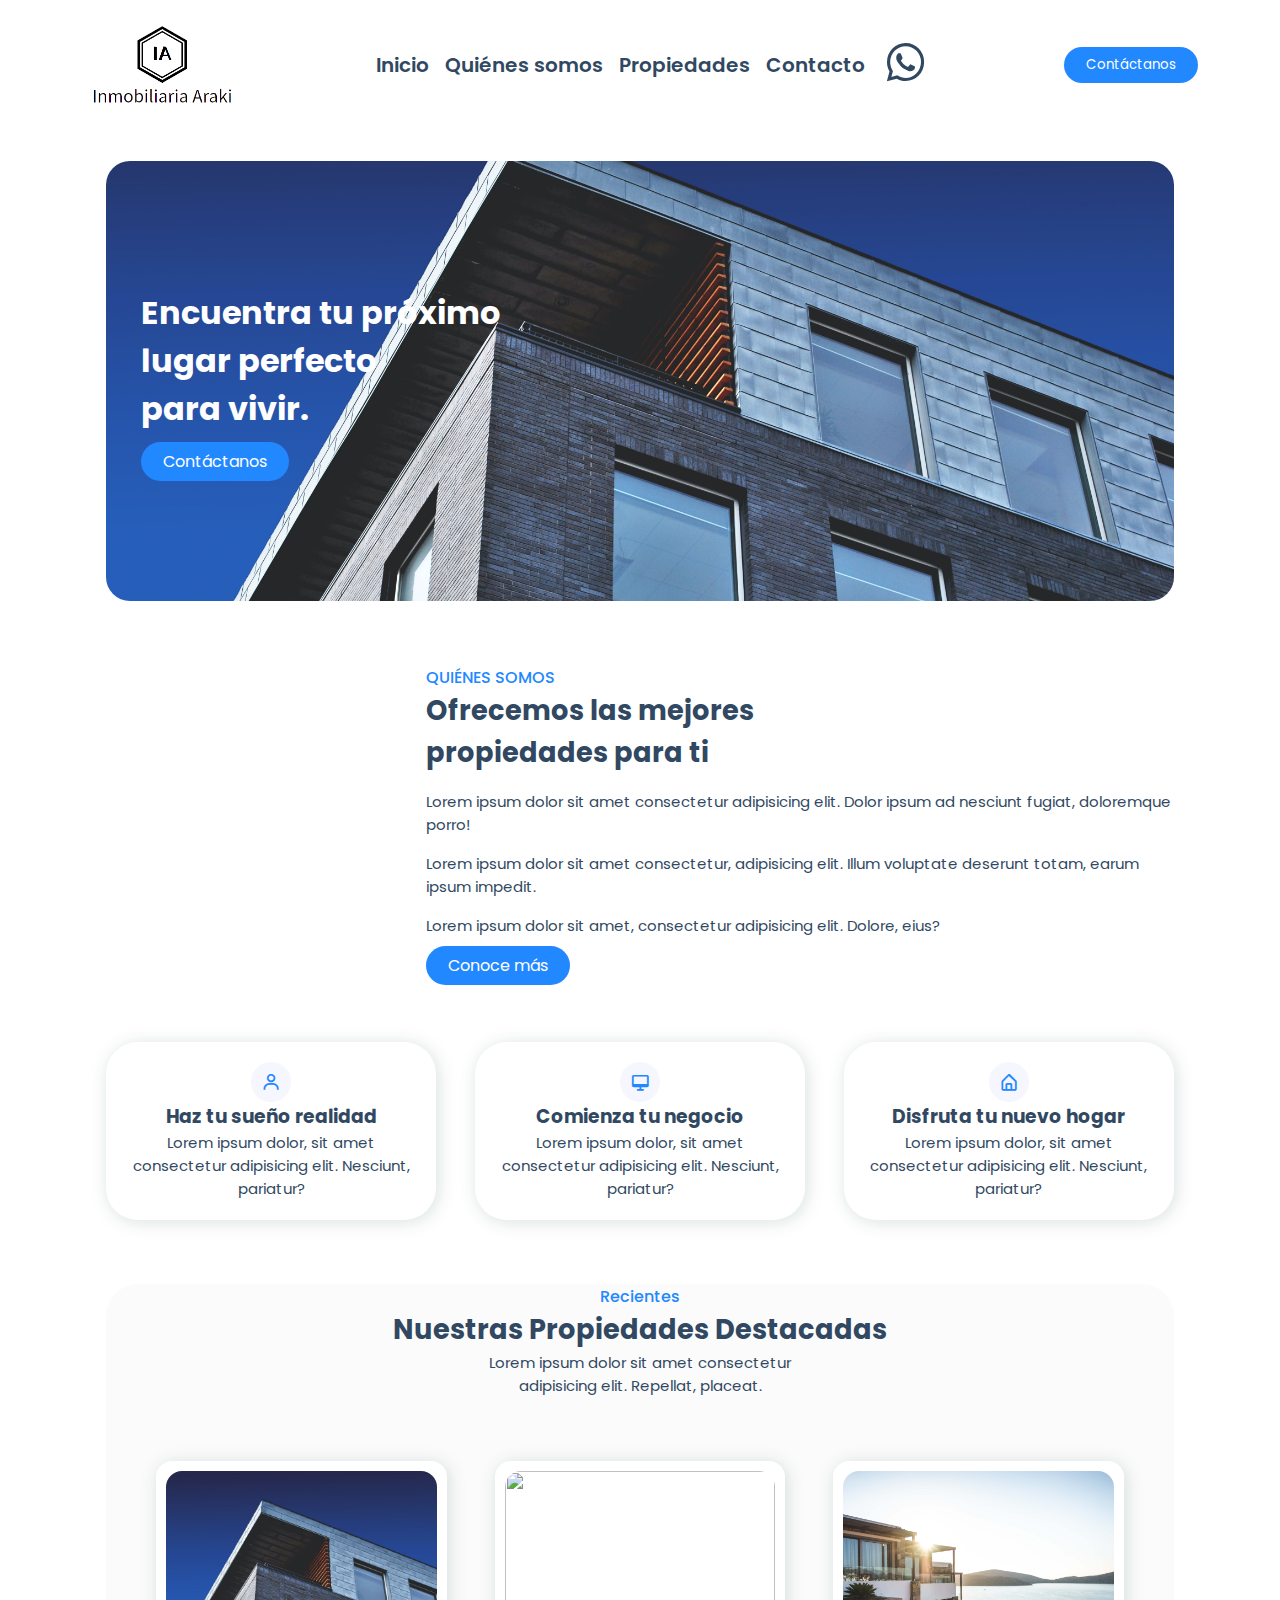
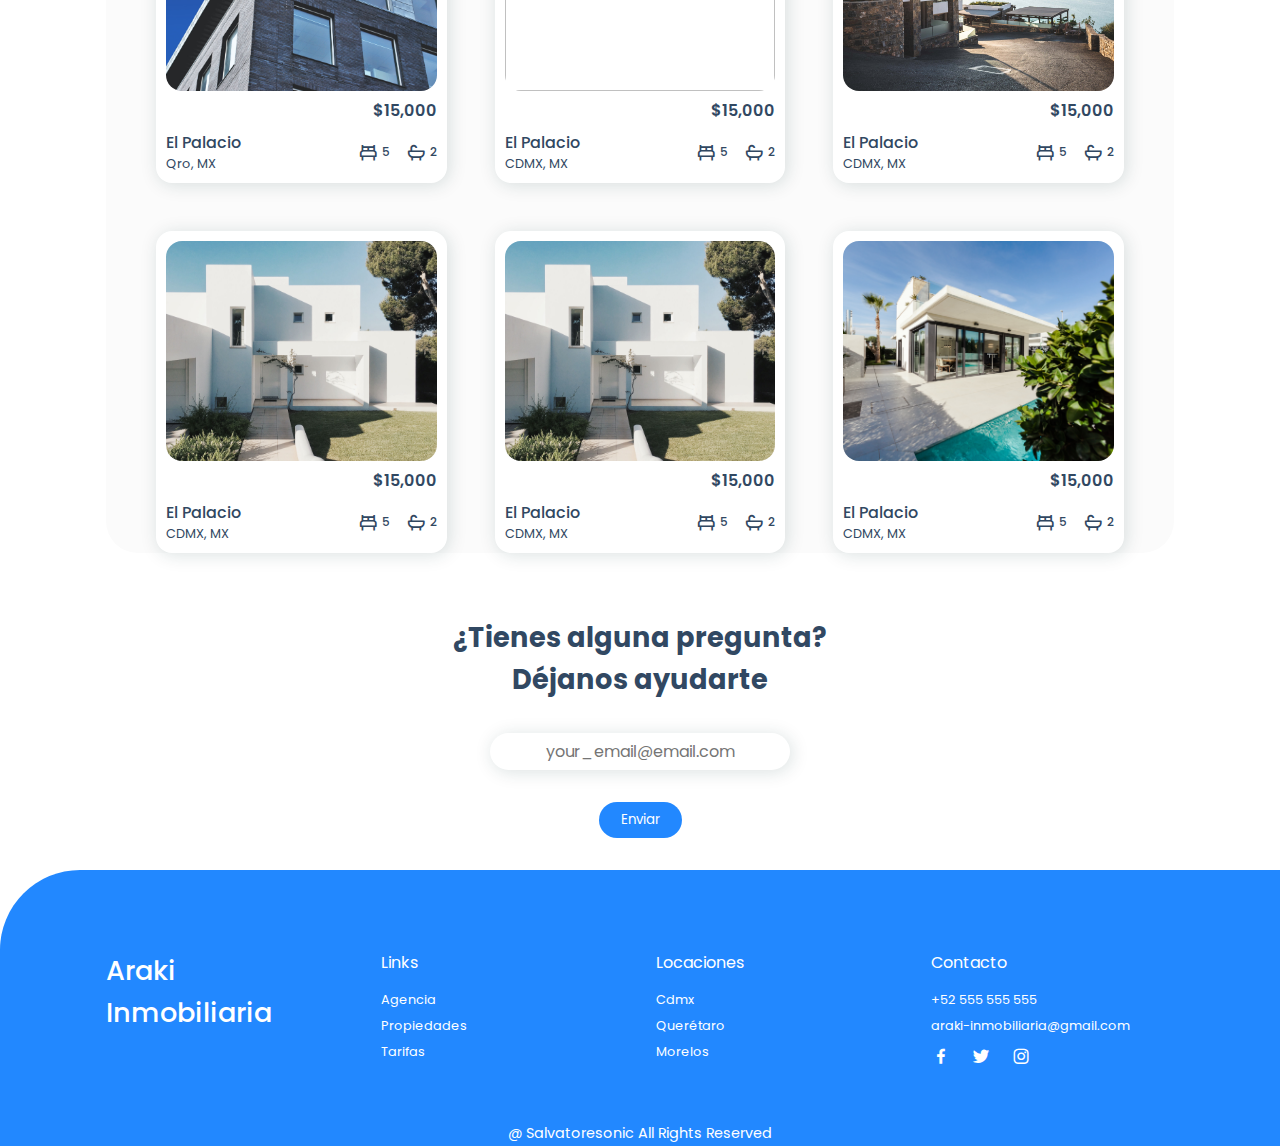
==== commit ddce42fb: "contacto Aaron" ====
--- a/index.html
+++ b/index.html
@@ -15,22 +15,24 @@
 </head>
 
 <body>
+    <!-- Header -->
+    
     <header>
         <img src="img/Logo_Araki_No_BG.png" alt="" class="logo">
         <button class="abrir-menu" id="abrir"><i class="bi bi-list">
-            </i></button>
-        <nav class="nav" id="nav">
-            <button class="cerrar-menu" id="cerrar"><i class="bi bi-x"></i></button>
+        </i></button>
+    <nav class="nav" id="nav">
+        <button class="cerrar-menu" id="cerrar"><i class="bi bi-x"></i></button>
             <ul class="nav-list">
-                <li><a href="">Inicio</a></li>
-                <li><a href="">Quienes somos</a></li>
-                <li><a href="">Servicios</a></li>
-                <li><a href="">Contacto</a></li>
-                <li><a href=""><i class="bi bi-whatsapp"></i></a></li>
+                <li><a href="#home">Inicio</a></li>
+                <li><a href="#about">Quiénes somos</a></li>
+                <li><a href="#sales">Propiedades</a></li>
+                <li><a href="contacto.html">Contacto</a></li>
+                <li><a href="https://wa.me/525515110033"><i class='bx bxl-whatsapp bx-tada' id="whatsapp"></i></a></li>
             </ul>
 
         </nav>
-        <button class="btn">Contáctanos</button>
+        <a href="contacto.html"><button class="btn" >Contáctanos</button></a>
     </header>
 
     <!-- Home section -->
--- a/css/styles.css
+++ b/css/styles.css
@@ -2,405 +2,484 @@
 @import url("https://fonts.googleapis.com/css2?family=Poppins:wght@400;500;600;700&display=swap");
 
 * {
-  font-family: "Poppins", sans-serif;
-  margin: 0;
-  padding: 0;
-  box-sizing: border-box;
-  scroll-behavior: smooth;
-  scroll-padding-top: 4rem;
-  list-style: none;
-  text-decoration: none;
+    font-family: "Poppins", sans-serif;
+    margin: 0;
+    padding: 0;
+    box-sizing: border-box;
+    scroll-behavior: smooth;
+    scroll-padding-top: 4rem;
+    list-style: none;
+    text-decoration: none;
 }
 
 /* Variables */
 
 :root {
-  --main-color: #2288ff;
-  --second-color: #192f6a;
-  --text-color: #314862;
-  --bg-color: #fff;
-
-  /* Box shadow */
-
-  --box-shadow: 2px 2px 18px rgb(14 52 54 / 15%);
+    --main-color: #2288ff;
+    --second-color: #192f6a;
+    --text-color: #314862;
+    --bg-color: #fff;
+
+    /* Box shadow */
+
+    --box-shadow: 2px 2px 18px rgb(14 52 54 / 15%);
 }
 
 img {
-  width: 100%;
+    width: 100%;
 }
 
 body {
-  color: var(--text-color);
+    color: var(--text-color);
 }
 
 section {
-  padding: 4.5rem 0 3 rem;
+    padding: 4.5rem 0 3 rem;
 }
 
 .container {
-  max-width: 1068px;
-  margin-top: 2rem;
-  margin-bottom: 2rem;
-  margin-left: auto;
-  margin-right: auto;
+    max-width: 1068px;
+    margin-top: 4rem;
+    margin-bottom: 2rem;
+    margin-left: auto;
+    margin-right: auto;
 }
 
 .btn {
-  padding: 8px 22px;
-  background: var(--main-color);
-  color: var(--bg-color);
-  border-radius: 5rem;
-  border: var(--bg-color);
+    padding: 8px 22px;
+    background: var(--main-color);
+    color: var(--bg-color);
+    border-radius: 5rem;
+    border: var(--bg-color);
 }
 
 .btn:hover {
-  background: #3492fd;
+    background: #3492fd;
 }
 
 .logo {
-  border: 5px solid transparent;
+    border: 5px solid transparent;
 }
 
 /* Home */
 
 .home {
-  margin-top: 2rem;
-  background: url(../img/P1.jpg);
-  background-repeat: no-repeat;
-  background-size: cover;
-  background-position: center;
-  height: 440px;
-  border-radius: 1.5rem;
-  display: flex;
-  align-items: center;
+    margin-top: 2rem;
+    background: url(../img/P1.jpg);
+    background-repeat: no-repeat;
+    background-size: cover;
+    background-position: center;
+    height: 440px;
+    border-radius: 1.5rem;
+    display: flex;
+    align-items: center;
 }
 
 .home-text {
-  padding-left: 35px;
+    padding-left: 35px;
 }
 
 .home-text h1 {
-  color: var(--bg-color);
-  font-size: 2rem;
-  margin-bottom: 1rem;
+    color: var(--bg-color);
+    font-size: 2rem;
+    margin-bottom: 1rem;
 }
 
 .about {
-  display: grid;
-  grid-template-columns: repeat(auto-fit, minmax(18rem, auto));
-  gap: 2rem;
+    display: grid;
+    grid-template-columns: repeat(auto-fit, minmax(18rem, auto));
+    gap: 2rem;
 }
 
 .about-img img {
-  border-radius: 1.5rem;
+    border-radius: 1.5rem;
 }
 
 .about-text span {
-  font-size: 1rem;
-  text-transform: uppercase;
-  font-weight: 500;
-  color: var(--main-color);
+    font-size: 1rem;
+    text-transform: uppercase;
+    font-weight: 500;
+    color: var(--main-color);
 }
 
 .about-text h2 {
-  font-size: 1.7rem;
+    font-size: 1.7rem;
 }
 
 .about-text p {
-  font-size: 0.938rem;
-  margin: 1rem 0 1rem;
+    font-size: 0.938rem;
+    margin: 1rem 0 1rem;
 }
 
 .sales {
-  display: grid;
-  grid-template-columns: repeat(auto-fit, minmax(240px, auto));
-  gap: 2.4rem;
+    display: grid;
+    grid-template-columns: repeat(auto-fit, minmax(240px, auto));
+    gap: 2.4rem;
 }
 
 .sales .box {
-  padding: 20px;
-  background: var(--bg-color);
-  box-shadow: var(--box-shadow);
-  text-align: center;
-  border-radius: 2rem;
+    padding: 20px;
+    background: var(--bg-color);
+    box-shadow: var(--box-shadow);
+    text-align: center;
+    border-radius: 2rem;
 }
 
 .sales .box:hover {
-  background: var(--main-color);
-  color: var(--bg-color);
-  transition: 0.4s all linear;
+    background: var(--main-color);
+    color: var(--bg-color);
+    transition: 0.4s all linear;
 }
 
 .sales .box .bx {
-  padding: 10px;
-  border-radius: 50%;
-  background: #f6f6fe;
-  color: var(--main-color);
-  font-size: 20px;
+    padding: 10px;
+    border-radius: 50%;
+    background: #f6f6fe;
+    color: var(--main-color);
+    font-size: 20px;
 }
 
 .sale .box h3 {
-  font-size: 1.1rem;
-  margin: 1rem 0 0.4rem;
+    font-size: 1.1rem;
+    margin: 1rem 0 0.4rem;
 }
 
 .sales .box p {
-  font-size: 0.938rem;
+    font-size: 0.938rem;
 }
 
 /* Properties */
 .heading {
-  text-align: center;
-  margin-bottom: 2rem;
+    text-align: center;
+    margin-bottom: 2rem;
 }
 
 .heading span {
-  font-weight: 500;
-  color: var(--main-color);
+    font-weight: 500;
+    color: var(--main-color);
 }
 
 .heading h2 {
-  font-size: 1.7rem;
+    font-size: 1.7rem;
 }
 
 .heading p {
-  font-size: 0.938rem;
+    font-size: 0.938rem;
 }
 
 .properties {
-  background: #fbfbfb;
-  border-radius: 2rem;
+    background: #fbfbfb;
+    border-radius: 2rem;
 }
 
 .properties-container {
-  display: grid;
-  grid-template-columns: repeat(auto-fit, minmax(240px, auto));
-  gap: 3rem;
-  padding: 0 50px;
+    display: grid;
+    grid-template-columns: repeat(auto-fit, minmax(240px, auto));
+    gap: 3rem;
+    padding: 0 50px;
 }
 
 .properties-container .box {
-  background: var(--bg-color);
-  padding: 10px;
-  border-radius: 1rem;
-  box-shadow: var(--box-shadow);
+    background: var(--bg-color);
+    padding: 10px;
+    border-radius: 1rem;
+    box-shadow: var(--box-shadow);
 }
 
 .properties-container .box:hover {
-  transform: translateY(-10px);
-  transition: 0.5s;
+    transform: translateY(-10px);
+    transition: 0.5s;
 }
 
 .properties-container .box img {
-  border-radius: 1rem;
-  height: 220px;
-  object-fit: cover;
-  object-position: center;
+    border-radius: 1rem;
+    height: 220px;
+    object-fit: cover;
+    object-position: center;
 }
 
 .properties-container .box h3 {
-  font-size: 1rem;
-  font-weight: 600;
-  float: right;
+    font-size: 1rem;
+    font-weight: 600;
+    float: right;
 }
 
 .properties-container .box .content {
-  display: flex;
-  justify-content: space-between;
-  margin-top: 2rem;
+    display: flex;
+    justify-content: space-between;
+    margin-top: 2rem;
 }
 
 .properties-container .box .content .text h3 {
-  font-weight: 500;
+    font-weight: 500;
 }
 
 .properties-container .box .content .text p {
-  font-size: 0.8rem;
+    font-size: 0.8rem;
 }
 
 .properties-container .box .content .icon {
-  display: flex;
-  align-items: center;
-  column-gap: 1rem;
+    display: flex;
+    align-items: center;
+    column-gap: 1rem;
 }
 
 .properties-container .box .content .icon .bx {
-  display: flex;
-  align-items: center;
-  font-size: 20px;
+    display: flex;
+    align-items: center;
+    font-size: 20px;
 }
 
 .properties-container .box .content .icon span {
-  font-size: 12px;
-  font-weight: 500;
-  margin-left: 4px;
+    font-size: 12px;
+    font-weight: 500;
+    margin-left: 4px;
 }
 
 .newsletter {
-  display: flex;
-  flex-direction: column;
-  align-items: center;
-  row-gap: 2rem;
-  justify-content: center;
-  text-align: center;
+    display: flex;
+    flex-direction: column;
+    align-items: center;
+    row-gap: 2rem;
+    justify-content: center;
+    text-align: center;
 }
 
 .newsletter h2 {
-  font-size: 1.7rem;
+    font-size: 1.7rem;
 }
 
 .newsletter form {
-  background: var(--bg-color);
-  box-shadow: var(--box-shadow);
-  padding: 6px 10px;
-  border-radius: 5rem;
+    background: var(--bg-color);
+    box-shadow: var(--box-shadow);
+    padding: 6px 10px;
+    border-radius: 5rem;
 }
 
 .newsletter form input {
-  border: none;
-  outline: none;
-  font-size: 1rem;
-  text-align: center;
+    border: none;
+    outline: none;
+    font-size: 1rem;
+    text-align: center;
 }
 
 .newsletter #email-box {
-  width: 280px;
-}
+    width: 280px;
+}
+
+/* Log In */
+
+.login {
+    display: grid;
+    grid-template-columns: 0.4fr 1fr;
+    align-items: center;
+    min-height: 70vh;
+    column-gap: 1.5rem;
+}
+
+.login-container {
+    display: flex;
+    flex-direction: column;
+    row-gap: 1rem;
+}
+
+.login-container h2 {
+    font-size: 1.4rem;
+}
+
+.login-container p {
+    font-size: 0.9rem;
+}
+
+.login-container form {
+    display: flex;
+    flex-direction: column;
+}
+
+.login-container form span {
+    font-size: 0.9rem;
+    color: #8a8a8a;
+    margin-bottom: 5px;
+}
+
+.login-container form textarea {
+    font-size: 0.9rem;
+    color: #8a8a8a;
+    padding: 0.2rem;
+    font-weight: 100;
+}
+
+.login-container form input {
+    border: 1px solid #8a8a8a;
+    outline: none;
+    padding: 10px;
+    margin-bottom: 1rem;
+    background: var(--bg-color);
+}
+
+.login-container form .buttom {
+    outline: none;
+    border: none;
+    background: var(--main-color);
+    color: var(--bg-color);
+    font-size: 0.85rem;
+    font-weight: 500;
+    margin-top: 1rem;
+}
+
+.login-container form .buttom:hover {
+    background: #3492fd;
+}
+
+.login-container form a {
+    margin-top: 1rem;
+    font-size: 0.9rem;
+    text-decoration: none;
+    color: var(--bg-color);
+    text-align: right;
+}
+
+.login-container .btn {
+    border-radius: 0;
+    text-align: center;
+}
+
+/* Footer */
 
 .footer {
-  padding: 1rem;
-  background: var(--main-color);
-  color: var(--bg-color);
-  border-radius: 5rem 0 0 0;
+    padding: 1rem;
+    background: var(--main-color);
+    color: var(--bg-color);
+    border-radius: 5rem 0 0 0;
 }
 
 .footer-container {
-  display: grid;
-  grid-template-columns: repeat(auto-fit, minmax(240px, auto));
-  gap: 2rem;
+    display: grid;
+    grid-template-columns: repeat(auto-fit, minmax(240px, auto));
+    gap: 2rem;
 }
 
 .footer-container h2 {
-  font-size: 1.7rem;
-  font-weight: 500;
+    font-size: 1.7rem;
+    font-weight: 500;
 }
 
 .footer-box {
-  display: flex;
-  flex-direction: column;
+    display: flex;
+    flex-direction: column;
 }
 
 .footer-box h3 {
-  margin-bottom: 1rem;
-  font-size: 1rem;
-  font-weight: 400;
+    margin-bottom: 1rem;
+    font-size: 1rem;
+    font-weight: 400;
 }
 
 .footer-box a {
-  font-size: 0.8rem;
-  color: var(--bg-color);
-  font-weight: 400;
-  margin-bottom: 0.5rem;
+    font-size: 0.8rem;
+    color: var(--bg-color);
+    font-weight: 400;
+    margin-bottom: 0.5rem;
 }
 
 .footer-box a:hover {
-  color: var(--text-color);
+    color: var(--text-color);
 }
 
 .social a {
-  font-size: 20px;
-  margin-right: 1rem;
+    font-size: 20px;
+    margin-right: 1rem;
 }
 
 .social a:hover {
-  color: var(--second-color);
+    color: var(--second-color);
 }
 
 .copyright {
-  padding: 2px;
-  text-align: center;
-  color: var(--bg-color);
-  background: var(--main-color);
-  font-size: 0.9rem;
+    padding: 2px;
+    text-align: center;
+    color: var(--bg-color);
+    background: var(--main-color);
+    font-size: 0.9rem;
 }
 
 /* Responsive */
 
 @media screen and (max-width: 1080px) {
-  .container {
-    margin-left: 1rem;
-    margin-right: 1rem;
-  }
+    .container {
+        margin-left: 1rem;
+        margin-right: 1rem;
+    }
 }
 
 @media screen and (max-width: 880px) {
-  .container {
-    padding: 4rem 0 3 rem;
-  }
-
-  .properties-container {
-    grid-template-columns: repeat (auto-fit, minmax(200px, auto));
-    gap: 1rem;
-    padding: 0 10px;
-  }
-
-  .footer-container {
-    grid-template-columns: repeat (auto-fit, minmax(200px, auto));
-    gap: 1rem;
-  }
+    .container {
+        padding: 4rem 0 3 rem;
+    }
+
+    .properties-container {
+        grid-template-columns: repeat (auto-fit, minmax(200px, auto));
+        gap: 1rem;
+        padding: 0 10px;
+    }
+
+    .footer-container {
+        grid-template-columns: repeat (auto-fit, minmax(200px, auto));
+        gap: 1rem;
+    }
 }
 
 @media screen and (max-width: 768px) {
-  .about-text span {
-    font-size: 0.9rem;
-  }
-
-  .about-text h2,
-  .headingh2,
-  .newsletter h2 {
-    font-size: 1.4rem;
-  }
+    .about-text span {
+        font-size: 0.9rem;
+    }
+
+    .about-text h2,
+    .headingh2,
+    .newsletter h2 {
+        font-size: 1.4rem;
+    }
 }
 
 @media screen and (max-width: 638px) {
-  .about-text {
-    text-align: center;
-  }
-
-  .about-img {
-    order: 2;
-  }
+    .about-text {
+        text-align: center;
+    }
+
+    .about-img {
+        order: 2;
+    }
 }
 
 @media screen and (max-width: 420px) {
-  .home-text {
-    padding-left: 14px;
-  }
-
-  .home-text h1 {
-    font-size: 1.7rem;
-  }
-
-  .about-text h2,
-  .headingh2,
-  .newsletter h2 {
-    font-size: 1.4rem;
-  }
-
-  .properties-container {
-    padding: 0;
-  }
-
-  .form {
-    display: flex;
-    flex-direction: column;
-  }
-
-  .newsletter #email-box {
-    width: auto;
-  }
-
-  .footer {
-    border-radius: 1.5rem 0 0;
-  }
-}
+    .home-text {
+        padding-left: 14px;
+    }
+
+    .home-text h1 {
+        font-size: 1.7rem;
+    }
+
+    .about-text h2,
+    .headingh2,
+    .newsletter h2 {
+        font-size: 1.4rem;
+    }
+
+    .properties-container {
+        padding: 0;
+    }
+
+    .form {
+        display: flex;
+        flex-direction: column;
+    }
+
+    .newsletter #email-box {
+        width: auto;
+    }
+
+    .footer {
+        border-radius: 1.5rem 0 0;
+    }
+}
--- a/css/main.css
+++ b/css/main.css
@@ -1,46 +1,46 @@
+/* Google Fonts */
+@import url("https://fonts.googleapis.com/css2?family=Poppins:wght@400;500;600;700&display=swap");
 
-/* Google Fonts */
-@import url('https://fonts.googleapis.com/css2?family=Poppins:wght@400;500;600;700&display=swap');
-
- header{
+header {
     display: flex;
     width: 100%;
     align-items: center;
-    justify-content: space-between;
+    justify-content: space-around;
     padding: 1rem;
-    background-color:  #fff ;
+    background-color: #fff;
 }
 
-.logo{
+.logo {
     max-width: 10rem;
 }
 
-.nav-list{
+.nav-list {
     display: flex;
     list-style-type: none;
     gap: 1rem;
-    
+    align-items: center;
 }
 
-.nav-list li a{
+.nav-list li a {
     text-decoration: none;
-    color: #314862 ;
-    font-family: 'Poppins', sans-serif;
+    color: #314862;
+    font-family: "Poppins", sans-serif;
     font-weight: 600;
     font-size: 1.25rem;
+}
 
-    
+#whatsapp {
+    font-size: 50px;
 }
 
 .abrir-menu,
-.cerrar-menu{
+.cerrar-menu {
     display: none;
 }
 
-
-@media screen and (max-width: 550px ) {
+@media screen and (max-width: 550px) {
     .abrir-menu,
-    .cerrar-menu{
+    .cerrar-menu {
         display: block;
         border: 0;
         font-size: 1.5rem;
@@ -48,7 +48,7 @@
         cursor: pointer;
     }
 
-    .abrir-menu{
+    .abrir-menu {
         color: #1c1c1c;
         display: flex;
         flex-direction: column;
@@ -56,18 +56,17 @@
         height: 3rem;
         border: 0;
         background: transparent;
-        gap: .65rem;
+        gap: 0.65rem;
     }
 
-
-    .cerrar-menu{
+    .cerrar-menu {
         color: #ececec;
     }
 
-    .nav{
+    .nav {
         opacity: 0;
         visibility: hidden;
-        transition: .75s;
+        transition: 0.75s;
         display: flex;
         flex-direction: column;
         align-items: end;
@@ -78,24 +77,20 @@
         background-color: #1c1c1c;
         padding: 2rem;
         bottom: 0;
-        box-shadow: 0 0 0 100vmax rgb(0, 0, 0, .5);
+        box-shadow: 0 0 0 100vmax rgb(0, 0, 0, 0.5);
     }
 
-    .nav.visible{
+    .nav.visible {
         opacity: 1;
         visibility: visible;
     }
 
-    .nav-list{
+    .nav-list {
         flex-direction: column;
         align-items: end;
-
     }
 
-    .nav li a{
-        
+    .nav li a {
         color: #ececec;
     }
-
-
 }
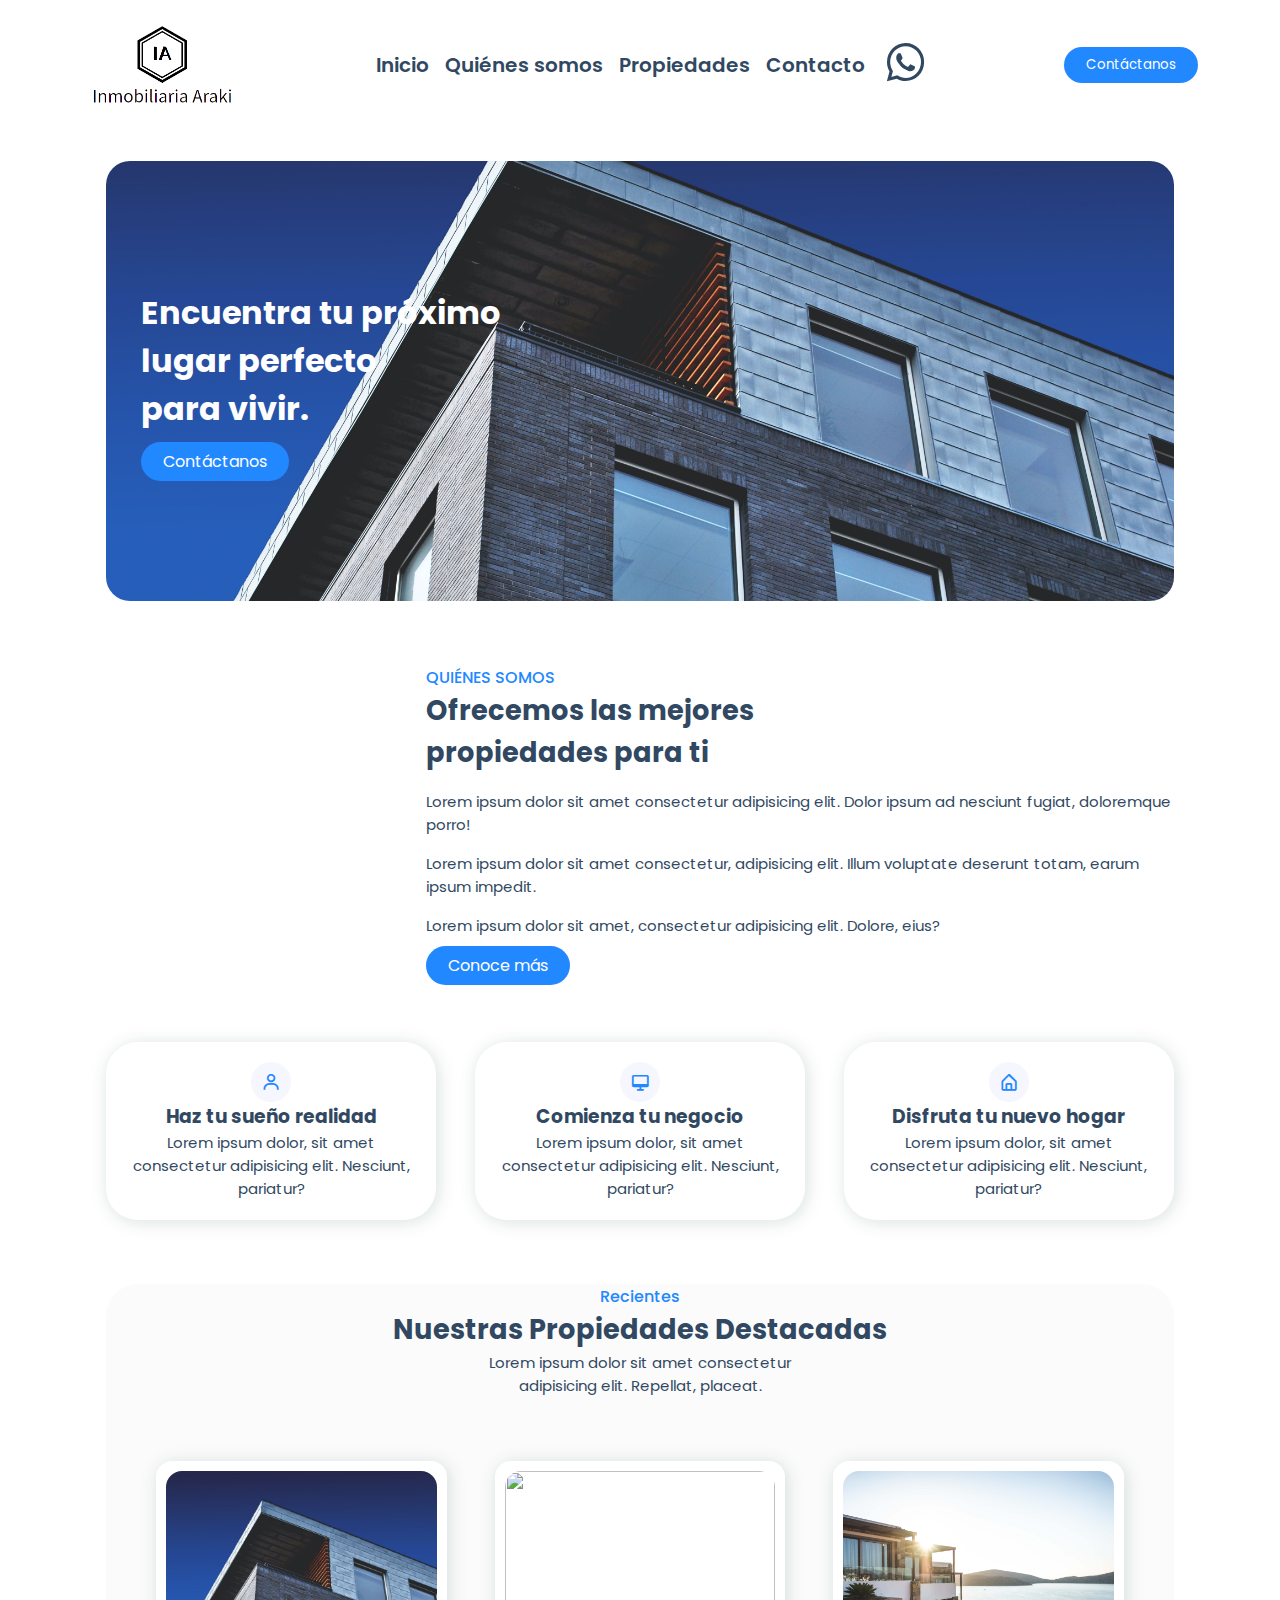
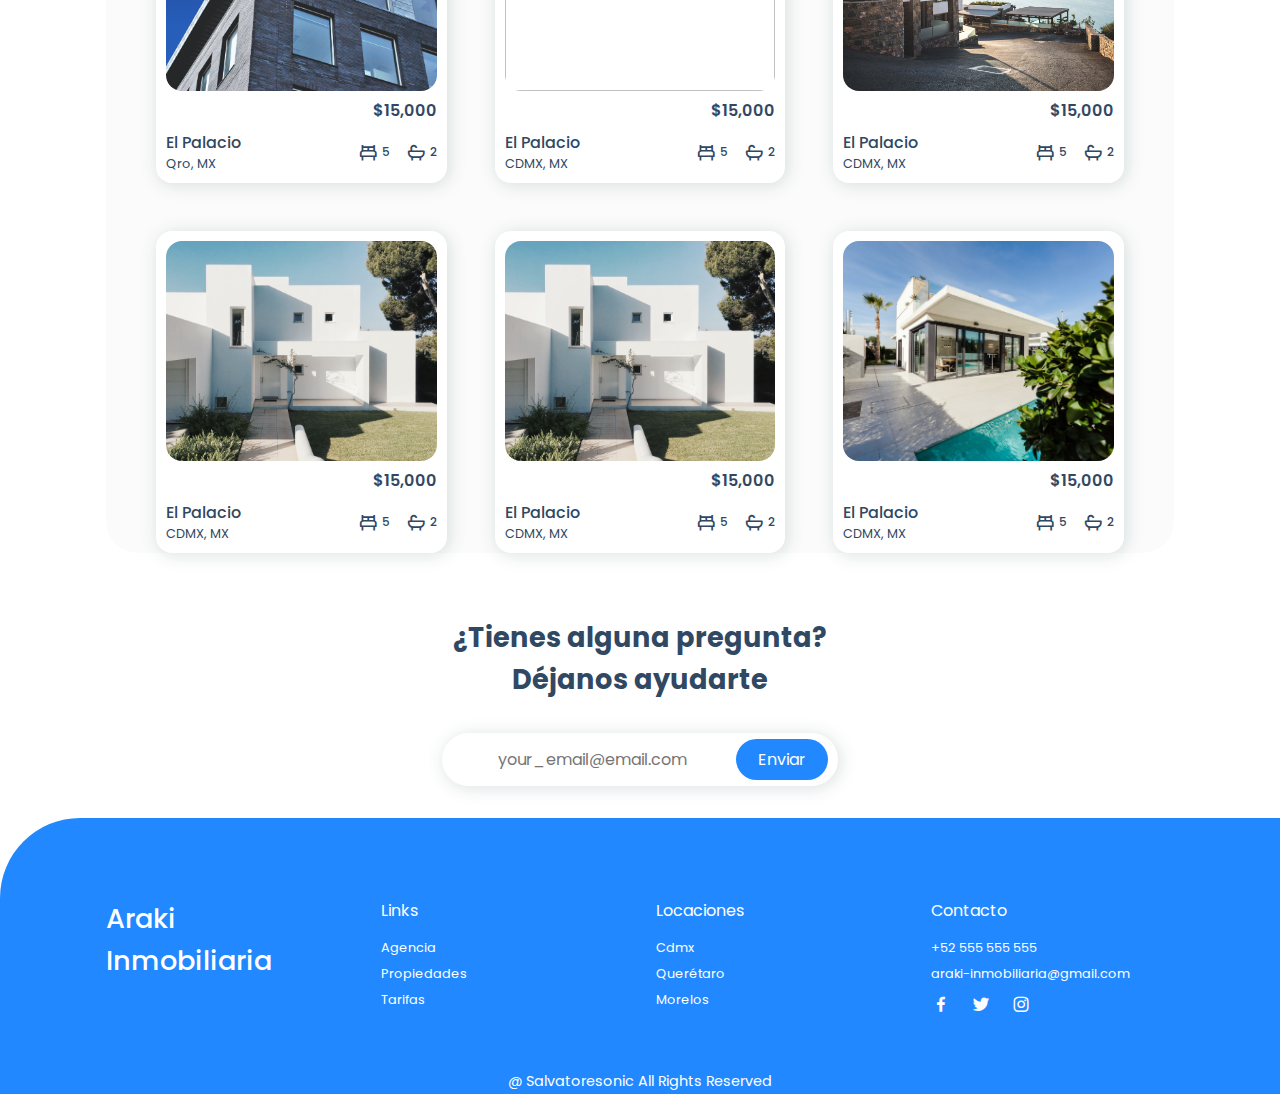
==== commit 1c159591: "cambios formulario" ====
--- a/index.html
+++ b/index.html
@@ -16,27 +16,27 @@
 
 <body>
     <!-- Header -->
-    
-    <header>
+
+    <header id="home">
         <img src="img/Logo_Araki_No_BG.png" alt="" class="logo">
         <button class="abrir-menu" id="abrir"><i class="bi bi-list">
-        </i></button>
-    <nav class="nav" id="nav">
-        <button class="cerrar-menu" id="cerrar"><i class="bi bi-x"></i></button>
+            </i></button>
+        <nav class="nav" id="nav">
+            <button class="cerrar-menu" id="cerrar"><i class="bi bi-x"></i></button>
             <ul class="nav-list">
-                <li><a href="#home">Inicio</a></li>
-                <li><a href="#about">Quiénes somos</a></li>
-                <li><a href="#sales">Propiedades</a></li>
+                <li><a id="inicio" href="#home">Inicio</a></li>
+                <li><a id="quienes" href="#about">Quiénes somos</a></li>
+                <li><a id="propiedades" href="#properties">Propiedades</a></li>
                 <li><a href="contacto.html">Contacto</a></li>
                 <li><a href="https://wa.me/525515110033"><i class='bx bxl-whatsapp bx-tada' id="whatsapp"></i></a></li>
             </ul>
 
         </nav>
-        <a href="contacto.html"><button class="btn" >Contáctanos</button></a>
+        <a href="contacto.html"><button class="btn">Contáctanos</button></a>
     </header>
 
     <!-- Home section -->
-    <section class="home container" id="home">
+    <section class="home container">
         <div class="home-text">
             <h1>Encuentra tu próximo <br> lugar perfecto <br> para vivir.</h1>
             <a href="#" class="btn">Contáctanos </a>
@@ -199,10 +199,13 @@
     <!-- Newsletter -->
     <section class="newsletter container">
         <h2>¿Tienes alguna pregunta? <br> Déjanos ayudarte </h2>
-        <form class="form" action="">
-            <input type="email" name="" id="email-box" placeholder="your_email@email.com" required>
+        <form class="form" action="https://formsubmit.co/salvador.ambriz.maya@gmail.com" method="POST">
+            <input type="email" name="email" id="email-box" placeholder="your_email@email.com" required>
+            <input type="submit" value="Enviar" class="buttom" />
+            <input type="hidden" name="_next" value="http://127.0.0.1:5500/">
+            <input type="hidden" name="_captcha" value="false">
         </form>
-        <input type="submit" value="Enviar" class="btn ">
+
     </section>
 
     <!-- Footer -->
--- a/css/styles.css
+++ b/css/styles.css
@@ -2,484 +2,495 @@
 @import url("https://fonts.googleapis.com/css2?family=Poppins:wght@400;500;600;700&display=swap");
 
 * {
-    font-family: "Poppins", sans-serif;
-    margin: 0;
-    padding: 0;
-    box-sizing: border-box;
-    scroll-behavior: smooth;
-    scroll-padding-top: 4rem;
-    list-style: none;
-    text-decoration: none;
+  font-family: "Poppins", sans-serif;
+  margin: 0;
+  padding: 0;
+  box-sizing: border-box;
+  scroll-behavior: smooth;
+  scroll-padding-top: 4rem;
+  list-style: none;
+  text-decoration: none;
 }
 
 /* Variables */
 
 :root {
-    --main-color: #2288ff;
-    --second-color: #192f6a;
-    --text-color: #314862;
-    --bg-color: #fff;
-
-    /* Box shadow */
-
-    --box-shadow: 2px 2px 18px rgb(14 52 54 / 15%);
+  --main-color: #2288ff;
+  --second-color: #192f6a;
+  --text-color: #314862;
+  --bg-color: #fff;
+
+  /* Box shadow */
+
+  --box-shadow: 2px 2px 18px rgb(14 52 54 / 15%);
 }
 
 img {
-    width: 100%;
+  width: 100%;
 }
 
 body {
-    color: var(--text-color);
+  color: var(--text-color);
 }
 
 section {
-    padding: 4.5rem 0 3 rem;
+  padding: 4.5rem 0 3 rem;
 }
 
 .container {
-    max-width: 1068px;
-    margin-top: 4rem;
-    margin-bottom: 2rem;
-    margin-left: auto;
-    margin-right: auto;
+  max-width: 1068px;
+  margin-top: 4rem;
+  margin-bottom: 2rem;
+  margin-left: auto;
+  margin-right: auto;
 }
 
 .btn {
-    padding: 8px 22px;
-    background: var(--main-color);
-    color: var(--bg-color);
-    border-radius: 5rem;
-    border: var(--bg-color);
+  padding: 8px 22px;
+  background: var(--main-color);
+  color: var(--bg-color);
+  border-radius: 5rem;
+  border: var(--bg-color);
 }
 
 .btn:hover {
-    background: #3492fd;
+  background: #3492fd;
 }
 
 .logo {
-    border: 5px solid transparent;
+  border: 5px solid transparent;
 }
 
 /* Home */
 
 .home {
-    margin-top: 2rem;
-    background: url(../img/P1.jpg);
-    background-repeat: no-repeat;
-    background-size: cover;
-    background-position: center;
-    height: 440px;
-    border-radius: 1.5rem;
-    display: flex;
-    align-items: center;
+  margin-top: 2rem;
+  background: url(../img/P1.jpg);
+  background-repeat: no-repeat;
+  background-size: cover;
+  background-position: center;
+  height: 440px;
+  border-radius: 1.5rem;
+  display: flex;
+  align-items: center;
 }
 
 .home-text {
-    padding-left: 35px;
+  padding-left: 35px;
 }
 
 .home-text h1 {
-    color: var(--bg-color);
-    font-size: 2rem;
-    margin-bottom: 1rem;
+  color: var(--bg-color);
+  font-size: 2rem;
+  margin-bottom: 1rem;
 }
 
 .about {
-    display: grid;
-    grid-template-columns: repeat(auto-fit, minmax(18rem, auto));
-    gap: 2rem;
+  display: grid;
+  grid-template-columns: repeat(auto-fit, minmax(18rem, auto));
+  gap: 2rem;
 }
 
 .about-img img {
-    border-radius: 1.5rem;
+  border-radius: 1.5rem;
 }
 
 .about-text span {
-    font-size: 1rem;
-    text-transform: uppercase;
-    font-weight: 500;
-    color: var(--main-color);
+  font-size: 1rem;
+  text-transform: uppercase;
+  font-weight: 500;
+  color: var(--main-color);
 }
 
 .about-text h2 {
-    font-size: 1.7rem;
+  font-size: 1.7rem;
 }
 
 .about-text p {
-    font-size: 0.938rem;
-    margin: 1rem 0 1rem;
+  font-size: 0.938rem;
+  margin: 1rem 0 1rem;
 }
 
 .sales {
-    display: grid;
-    grid-template-columns: repeat(auto-fit, minmax(240px, auto));
-    gap: 2.4rem;
+  display: grid;
+  grid-template-columns: repeat(auto-fit, minmax(240px, auto));
+  gap: 2.4rem;
 }
 
 .sales .box {
-    padding: 20px;
-    background: var(--bg-color);
-    box-shadow: var(--box-shadow);
-    text-align: center;
-    border-radius: 2rem;
+  padding: 20px;
+  background: var(--bg-color);
+  box-shadow: var(--box-shadow);
+  text-align: center;
+  border-radius: 2rem;
 }
 
 .sales .box:hover {
-    background: var(--main-color);
-    color: var(--bg-color);
-    transition: 0.4s all linear;
+  background: var(--main-color);
+  color: var(--bg-color);
+  transition: 0.4s all linear;
 }
 
 .sales .box .bx {
-    padding: 10px;
-    border-radius: 50%;
-    background: #f6f6fe;
-    color: var(--main-color);
-    font-size: 20px;
+  padding: 10px;
+  border-radius: 50%;
+  background: #f6f6fe;
+  color: var(--main-color);
+  font-size: 20px;
 }
 
 .sale .box h3 {
-    font-size: 1.1rem;
-    margin: 1rem 0 0.4rem;
+  font-size: 1.1rem;
+  margin: 1rem 0 0.4rem;
 }
 
 .sales .box p {
-    font-size: 0.938rem;
+  font-size: 0.938rem;
 }
 
 /* Properties */
 .heading {
+  text-align: center;
+  margin-bottom: 2rem;
+}
+
+.heading span {
+  font-weight: 500;
+  color: var(--main-color);
+}
+
+.heading h2 {
+  font-size: 1.7rem;
+}
+
+.heading p {
+  font-size: 0.938rem;
+}
+
+.properties {
+  background: #fbfbfb;
+  border-radius: 2rem;
+}
+
+.properties-container {
+  display: grid;
+  grid-template-columns: repeat(auto-fit, minmax(240px, auto));
+  gap: 3rem;
+  padding: 0 50px;
+}
+
+.properties-container .box {
+  background: var(--bg-color);
+  padding: 10px;
+  border-radius: 1rem;
+  box-shadow: var(--box-shadow);
+}
+
+.properties-container .box:hover {
+  transform: translateY(-10px);
+  transition: 0.5s;
+}
+
+.properties-container .box img {
+  border-radius: 1rem;
+  height: 220px;
+  object-fit: cover;
+  object-position: center;
+}
+
+.properties-container .box h3 {
+  font-size: 1rem;
+  font-weight: 600;
+  float: right;
+}
+
+.properties-container .box .content {
+  display: flex;
+  justify-content: space-between;
+  margin-top: 2rem;
+}
+
+.properties-container .box .content .text h3 {
+  font-weight: 500;
+}
+
+.properties-container .box .content .text p {
+  font-size: 0.8rem;
+}
+
+.properties-container .box .content .icon {
+  display: flex;
+  align-items: center;
+  column-gap: 1rem;
+}
+
+.properties-container .box .content .icon .bx {
+  display: flex;
+  align-items: center;
+  font-size: 20px;
+}
+
+.properties-container .box .content .icon span {
+  font-size: 12px;
+  font-weight: 500;
+  margin-left: 4px;
+}
+
+.newsletter {
+  display: flex;
+  flex-direction: column;
+  align-items: center;
+  row-gap: 2rem;
+  justify-content: center;
+  text-align: center;
+}
+
+.newsletter h2 {
+  font-size: 1.7rem;
+}
+
+.newsletter form {
+  background: var(--bg-color);
+  box-shadow: var(--box-shadow);
+  padding: 6px 10px;
+  border-radius: 5rem;
+}
+
+.newsletter form input {
+  border: none;
+  outline: none;
+  font-size: 1rem;
+  text-align: center;
+}
+
+.newsletter #email-box {
+  width: 280px;
+}
+
+/* Log In */
+
+.login {
+  display: grid;
+  grid-template-columns: 0.4fr 1fr;
+  align-items: center;
+  min-height: 70vh;
+  column-gap: 1.5rem;
+}
+
+.login-container {
+  display: flex;
+  flex-direction: column;
+  row-gap: 1rem;
+}
+
+.login-container h2 {
+  font-size: 1.4rem;
+}
+
+.login-container p {
+  font-size: 0.9rem;
+}
+
+.login-container form {
+  display: flex;
+  flex-direction: column;
+}
+
+.login-container form span {
+  font-size: 0.9rem;
+  color: #8a8a8a;
+  margin-bottom: 5px;
+}
+
+.login-container form textarea {
+  font-size: 0.9rem;
+  color: #8a8a8a;
+  padding: 0.2rem;
+  font-weight: 100;
+}
+
+.login-container form input {
+  border: 1px solid #8a8a8a;
+  outline: none;
+  padding: 10px;
+  margin-bottom: 1rem;
+  background: var(--bg-color);
+}
+
+.login-container form .buttom {
+  outline: none;
+  border: none;
+  background: var(--main-color);
+  color: var(--bg-color);
+  font-size: 0.85rem;
+  font-weight: 500;
+  margin-top: 1rem;
+}
+
+.buttom {
+  padding: 8px 22px;
+  background: var(--main-color);
+  color: var(--bg-color);
+  border-radius: 5rem;
+  border: var(--bg-color);
+}
+
+.buttom:hover {
+  background: #3492fd;
+}
+
+.login-container form a {
+  margin-top: 1rem;
+  font-size: 0.9rem;
+  text-decoration: none;
+  color: var(--bg-color);
+  text-align: right;
+}
+
+.login-container .btn {
+  border-radius: 0;
+  text-align: center;
+}
+
+/* Footer */
+
+.footer {
+  padding: 1rem;
+  background: var(--main-color);
+  color: var(--bg-color);
+  border-radius: 5rem 0 0 0;
+}
+
+.footer-container {
+  display: grid;
+  grid-template-columns: repeat(auto-fit, minmax(240px, auto));
+  gap: 2rem;
+}
+
+.footer-container h2 {
+  font-size: 1.7rem;
+  font-weight: 500;
+}
+
+.footer-box {
+  display: flex;
+  flex-direction: column;
+}
+
+.footer-box h3 {
+  margin-bottom: 1rem;
+  font-size: 1rem;
+  font-weight: 400;
+}
+
+.footer-box a {
+  font-size: 0.8rem;
+  color: var(--bg-color);
+  font-weight: 400;
+  margin-bottom: 0.5rem;
+}
+
+.footer-box a:hover {
+  color: var(--text-color);
+}
+
+.social a {
+  font-size: 20px;
+  margin-right: 1rem;
+}
+
+.social a:hover {
+  color: var(--second-color);
+}
+
+.copyright {
+  padding: 2px;
+  text-align: center;
+  color: var(--bg-color);
+  background: var(--main-color);
+  font-size: 0.9rem;
+}
+
+/* Responsive */
+
+@media screen and (max-width: 1080px) {
+  .container {
+    margin-left: 1rem;
+    margin-right: 1rem;
+  }
+}
+
+@media screen and (max-width: 880px) {
+  .container {
+    padding: 4rem 0 3 rem;
+  }
+
+  .properties-container {
+    grid-template-columns: repeat (auto-fit, minmax(200px, auto));
+    gap: 1rem;
+    padding: 0 10px;
+  }
+
+  .footer-container {
+    grid-template-columns: repeat (auto-fit, minmax(200px, auto));
+    gap: 1rem;
+  }
+}
+
+@media screen and (max-width: 768px) {
+  .about-text span {
+    font-size: 0.9rem;
+  }
+
+  .about-text h2,
+  .headingh2,
+  .newsletter h2 {
+    font-size: 1.4rem;
+  }
+}
+
+@media screen and (max-width: 638px) {
+  .about-text {
     text-align: center;
-    margin-bottom: 2rem;
-}
-
-.heading span {
-    font-weight: 500;
-    color: var(--main-color);
-}
-
-.heading h2 {
+  }
+
+  .about-img {
+    order: 2;
+  }
+}
+
+@media screen and (max-width: 420px) {
+  .home-text {
+    padding-left: 14px;
+  }
+
+  .home-text h1 {
     font-size: 1.7rem;
-}
-
-.heading p {
-    font-size: 0.938rem;
-}
-
-.properties {
-    background: #fbfbfb;
-    border-radius: 2rem;
-}
-
-.properties-container {
-    display: grid;
-    grid-template-columns: repeat(auto-fit, minmax(240px, auto));
-    gap: 3rem;
-    padding: 0 50px;
-}
-
-.properties-container .box {
-    background: var(--bg-color);
-    padding: 10px;
-    border-radius: 1rem;
-    box-shadow: var(--box-shadow);
-}
-
-.properties-container .box:hover {
-    transform: translateY(-10px);
-    transition: 0.5s;
-}
-
-.properties-container .box img {
-    border-radius: 1rem;
-    height: 220px;
-    object-fit: cover;
-    object-position: center;
-}
-
-.properties-container .box h3 {
-    font-size: 1rem;
-    font-weight: 600;
-    float: right;
-}
-
-.properties-container .box .content {
-    display: flex;
-    justify-content: space-between;
-    margin-top: 2rem;
-}
-
-.properties-container .box .content .text h3 {
-    font-weight: 500;
-}
-
-.properties-container .box .content .text p {
-    font-size: 0.8rem;
-}
-
-.properties-container .box .content .icon {
-    display: flex;
-    align-items: center;
-    column-gap: 1rem;
-}
-
-.properties-container .box .content .icon .bx {
-    display: flex;
-    align-items: center;
-    font-size: 20px;
-}
-
-.properties-container .box .content .icon span {
-    font-size: 12px;
-    font-weight: 500;
-    margin-left: 4px;
-}
-
-.newsletter {
+  }
+
+  .about-text h2,
+  .headingh2,
+  .newsletter h2 {
+    font-size: 1.4rem;
+  }
+
+  .properties-container {
+    padding: 0;
+  }
+  .login {
     display: flex;
     flex-direction: column;
-    align-items: center;
-    row-gap: 2rem;
-    justify-content: center;
-    text-align: center;
-}
-
-.newsletter h2 {
-    font-size: 1.7rem;
-}
-
-.newsletter form {
-    background: var(--bg-color);
-    box-shadow: var(--box-shadow);
-    padding: 6px 10px;
-    border-radius: 5rem;
-}
-
-.newsletter form input {
-    border: none;
-    outline: none;
-    font-size: 1rem;
-    text-align: center;
-}
-
-.newsletter #email-box {
-    width: 280px;
-}
-
-/* Log In */
-
-.login {
-    display: grid;
-    grid-template-columns: 0.4fr 1fr;
-    align-items: center;
-    min-height: 70vh;
-    column-gap: 1.5rem;
-}
-
-.login-container {
+  }
+  .form {
     display: flex;
     flex-direction: column;
-    row-gap: 1rem;
-}
-
-.login-container h2 {
-    font-size: 1.4rem;
-}
-
-.login-container p {
-    font-size: 0.9rem;
-}
-
-.login-container form {
-    display: flex;
-    flex-direction: column;
-}
-
-.login-container form span {
-    font-size: 0.9rem;
-    color: #8a8a8a;
-    margin-bottom: 5px;
-}
-
-.login-container form textarea {
-    font-size: 0.9rem;
-    color: #8a8a8a;
-    padding: 0.2rem;
-    font-weight: 100;
-}
-
-.login-container form input {
-    border: 1px solid #8a8a8a;
-    outline: none;
-    padding: 10px;
-    margin-bottom: 1rem;
-    background: var(--bg-color);
-}
-
-.login-container form .buttom {
-    outline: none;
-    border: none;
-    background: var(--main-color);
-    color: var(--bg-color);
-    font-size: 0.85rem;
-    font-weight: 500;
-    margin-top: 1rem;
-}
-
-.login-container form .buttom:hover {
-    background: #3492fd;
-}
-
-.login-container form a {
-    margin-top: 1rem;
-    font-size: 0.9rem;
-    text-decoration: none;
-    color: var(--bg-color);
-    text-align: right;
-}
-
-.login-container .btn {
-    border-radius: 0;
-    text-align: center;
-}
-
-/* Footer */
-
-.footer {
-    padding: 1rem;
-    background: var(--main-color);
-    color: var(--bg-color);
-    border-radius: 5rem 0 0 0;
-}
-
-.footer-container {
-    display: grid;
-    grid-template-columns: repeat(auto-fit, minmax(240px, auto));
-    gap: 2rem;
-}
-
-.footer-container h2 {
-    font-size: 1.7rem;
-    font-weight: 500;
-}
-
-.footer-box {
-    display: flex;
-    flex-direction: column;
-}
-
-.footer-box h3 {
-    margin-bottom: 1rem;
-    font-size: 1rem;
-    font-weight: 400;
-}
-
-.footer-box a {
-    font-size: 0.8rem;
-    color: var(--bg-color);
-    font-weight: 400;
-    margin-bottom: 0.5rem;
-}
-
-.footer-box a:hover {
-    color: var(--text-color);
-}
-
-.social a {
-    font-size: 20px;
-    margin-right: 1rem;
-}
-
-.social a:hover {
-    color: var(--second-color);
-}
-
-.copyright {
-    padding: 2px;
-    text-align: center;
-    color: var(--bg-color);
-    background: var(--main-color);
-    font-size: 0.9rem;
-}
-
-/* Responsive */
-
-@media screen and (max-width: 1080px) {
-    .container {
-        margin-left: 1rem;
-        margin-right: 1rem;
-    }
-}
-
-@media screen and (max-width: 880px) {
-    .container {
-        padding: 4rem 0 3 rem;
-    }
-
-    .properties-container {
-        grid-template-columns: repeat (auto-fit, minmax(200px, auto));
-        gap: 1rem;
-        padding: 0 10px;
-    }
-
-    .footer-container {
-        grid-template-columns: repeat (auto-fit, minmax(200px, auto));
-        gap: 1rem;
-    }
-}
-
-@media screen and (max-width: 768px) {
-    .about-text span {
-        font-size: 0.9rem;
-    }
-
-    .about-text h2,
-    .headingh2,
-    .newsletter h2 {
-        font-size: 1.4rem;
-    }
-}
-
-@media screen and (max-width: 638px) {
-    .about-text {
-        text-align: center;
-    }
-
-    .about-img {
-        order: 2;
-    }
-}
-
-@media screen and (max-width: 420px) {
-    .home-text {
-        padding-left: 14px;
-    }
-
-    .home-text h1 {
-        font-size: 1.7rem;
-    }
-
-    .about-text h2,
-    .headingh2,
-    .newsletter h2 {
-        font-size: 1.4rem;
-    }
-
-    .properties-container {
-        padding: 0;
-    }
-
-    .form {
-        display: flex;
-        flex-direction: column;
-    }
-
-    .newsletter #email-box {
-        width: auto;
-    }
-
-    .footer {
-        border-radius: 1.5rem 0 0;
-    }
-}
+  }
+
+  .newsletter #email-box {
+    width: auto;
+  }
+
+  .footer {
+    border-radius: 1.5rem 0 0;
+  }
+}
